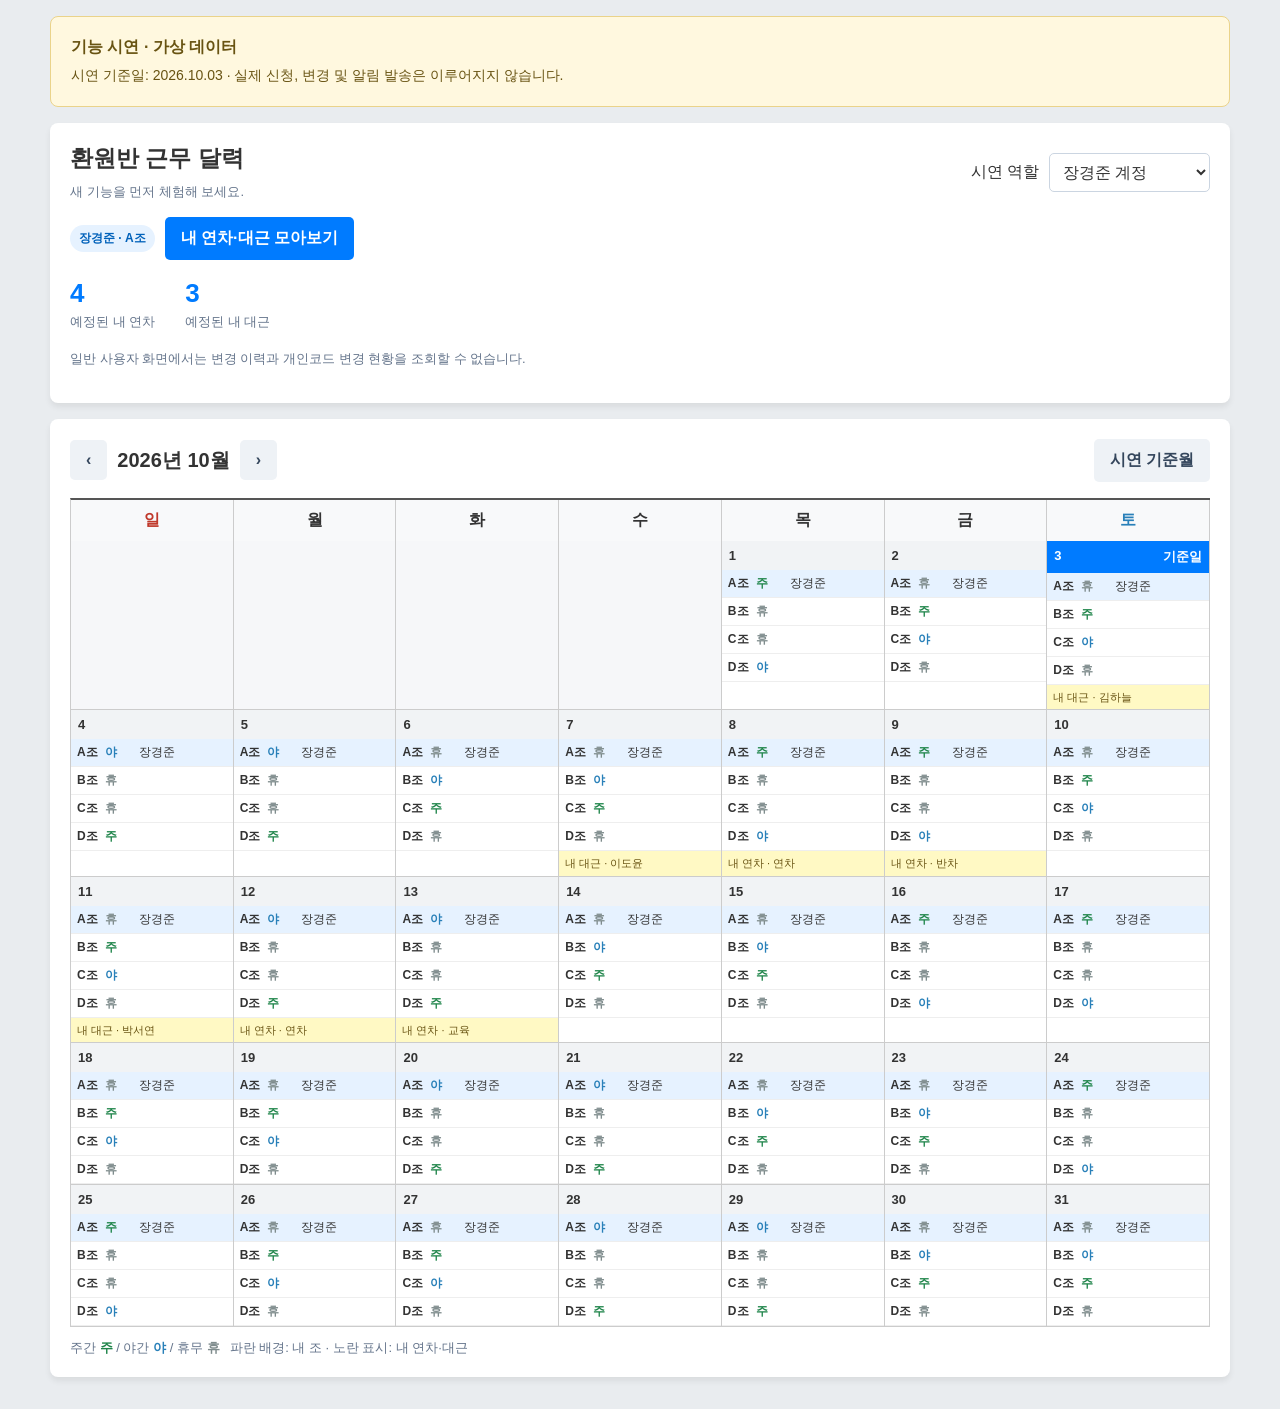
==== demo/index.html @ 41b8be4c "Limit history demo to super account and use compact icon" ====
<!doctype html>
<html lang="ko"><head><meta charset="utf-8"><meta name="viewport" content="width=device-width,initial-scale=1"><meta http-equiv="Content-Security-Policy" content="default-src 'none'; script-src 'unsafe-inline'; style-src 'unsafe-inline'; connect-src 'none'; img-src data:; base-uri 'none'; form-action 'none'"><title>환원반 · 기능 시연</title>
<style>
*{box-sizing:border-box}body{font-family:'Malgun Gothic',sans-serif;margin:0;padding:16px;background:#e9ecef;color:#333}main{max-width:1180px;margin:auto}.card{background:white;padding:20px;border-radius:8px;box-shadow:0 4px 6px #00000012;margin-bottom:16px}h1{font-size:23px;margin:0 0 8px}h2{font-size:20px;margin:0}h3{font-size:16px;margin:0 0 10px}p{line-height:1.6}button,select,input{font:inherit;border-radius:5px}button{cursor:pointer;border:0;padding:11px 16px;background:#007bff;color:white;font-weight:bold}button:hover{background:#0065d1}button:focus-visible,input:focus-visible,select:focus-visible{outline:3px solid #ffb000;outline-offset:3px}.secondary{background:#eef2f6;color:#34465c}.secondary:hover{background:#dae3ed}.row{display:flex;align-items:center;gap:10px;flex-wrap:wrap}.between{justify-content:space-between}.muted{color:#64748b;font-size:13px}.badge{display:inline-block;padding:5px 9px;border-radius:20px;background:#e6f2ff;color:#0061ba;font-size:12px;font-weight:bold}.banner{background:#fff8df;border:1px solid #ead38a;color:#685312;box-shadow:none}.banner p{margin:6px 0 0;font-size:14px}.actions{margin-top:16px}.count{font-size:26px;font-weight:bold;color:#007bff}.stats{display:flex;gap:30px;margin-top:18px}.stats p{margin:3px 0;font-size:13px;color:#64748b}select,input{padding:9px;border:1px solid #cbd5e1;background:white;color:#333;max-width:100%}.calendar-wrap{overflow:auto;margin-top:16px}.calendar{display:grid;grid-template-columns:repeat(7,minmax(125px,1fr));min-width:875px;border-top:2px solid #555;border-left:1px solid #ccc}.weekday{background:#f8f9fa;text-align:center;font-weight:bold;padding:10px;border-right:1px solid #ccc}.day{min-height:138px;border-right:1px solid #ccc;border-bottom:1px solid #ccc;background:#fff}.day.empty{background:#f6f7f9}.date{display:flex;justify-content:space-between;padding:7px;background:#f1f3f5;font-weight:bold;font-size:13px}.today .date{background:#007bff;color:#fff}.selected{outline:3px solid #ffb000;outline-offset:-3px}.team{display:flex;padding:5px 6px;gap:7px;font-size:12px;border-bottom:1px solid #eee}.own{background:#e6f2ff}.shift{min-width:27px;font-weight:bold}.day-shift{color:#1e8449}.night-shift{color:#2980b9}.off-shift{color:#7f8c8d}.event{font-size:11px;padding:4px 6px;background:#fff9c4;color:#685312;line-height:1.5}.legend{margin-top:12px}.sun{color:#c0392b}.sat{color:#2980b9}dialog{border:0;border-radius:10px;padding:0;width:min(760px,calc(100% - 24px));max-height:88vh;box-shadow:0 18px 60px #0004}dialog::backdrop{background:#18253c80}.modal-head{padding:20px;border-bottom:1px solid #e2e8f0}.modal-body{padding:20px;overflow:auto;max-height:calc(88vh - 90px)}.tabs{display:flex;gap:8px;border-bottom:1px solid #e2e8f0;padding-bottom:12px;margin-bottom:16px}.tabs button{background:#eef2f6;color:#475569}.tabs button.active{background:#007bff;color:white}.filters{margin-bottom:16px}.item{border:1px solid #dce3ec;border-radius:7px;padding:15px;margin-bottom:12px}.item p{margin:7px 0;font-size:14px}.item button{font-size:13px;padding:8px 12px}.green{background:#e8f5ed;color:#1e8449}.gray{background:#eef2f6;color:#64748b}.orange{background:#fff2de;color:#a35b00}.empty-state{padding:35px 12px;text-align:center;color:#64748b;background:#f8fafc;border-radius:8px}.history-time{font-size:12px;color:#64748b;margin-bottom:8px}.diff{display:grid;grid-template-columns:1fr 1fr;gap:10px;margin-top:12px}.diff div{padding:10px;border-radius:5px;background:#f1f5f9;font-size:13px;line-height:1.6}.diff .after{background:#eaf4ff}.diff strong{display:block;color:#64748b;font-size:11px}#notice{margin-top:12px;color:#685312;font-size:14px}body:has(dialog[open]){overflow:hidden}@media(max-width:600px){body{padding:10px}.card{padding:16px}.stats{gap:22px}.modal-head,.modal-body{padding:16px}.diff{grid-template-columns:1fr}.tabs button{padding:10px}.filters input{width:100%}}
</style></head><body><main>
<section class="card banner"><strong>기능 시연 · 가상 데이터</strong><p>시연 기준일: 2026.10.03 · 실제 신청, 변경 및 알림 발송은 이루어지지 않습니다.</p></section>
<section class="card"><div class="row between"><div><h1>환원반 근무 달력</h1><span class="muted">새 기능을 먼저 체험해 보세요.</span></div><label class="row">시연 역할 <select id="role"><option value="jang">장경준 계정</option><option value="super">슈퍼관리자 계정</option><option value="member">일반 사용자 계정</option></select></label></div><div class="row actions"><span class="badge" id="accountBadge">장경준 · A조</span><button id="mineBtn">내 연차·대근 모아보기</button><button id="historyBtn" class="secondary" aria-label="변경 이력 조회" title="변경 이력 조회"></button><button id="credentialBtn" class="secondary" hidden aria-label="개인코드 변경 여부 조회" title="개인코드 변경 여부 조회" style="padding:10px;min-height:44px"><svg width="22" height="22" viewBox="0 0 24 24" fill="none" stroke="currentColor" stroke-width="2" aria-hidden="true"><circle cx="8" cy="8" r="5"/><path d="m12 12 9 9m-3-3 3-3m-6 0 3-3"/></svg></button></div><div class="stats"><div><span class="count">4</span><p>예정된 내 연차</p></div><div><span class="count">3</span><p>예정된 내 대근</p></div></div><p class="muted" id="roleNote"></p></section>
<section class="card"><div class="row between"><div class="row"><button id="prev" class="secondary" aria-label="이전 달">‹</button><h2 id="monthTitle"></h2><button id="next" class="secondary" aria-label="다음 달">›</button></div><button id="today" class="secondary">시연 기준월</button></div><div id="notice" role="status" aria-live="polite"></div><div class="calendar-wrap"><div id="calendar" class="calendar"></div></div><div class="row legend muted"><span>주간 <b class="day-shift">주</b> / 야간 <b class="night-shift">야</b> / 휴무 <b class="off-shift">휴</b></span><span>파란 배경: 내 조 · 노란 표시: 내 연차·대근</span></div></section>
</main>
<dialog id="mine"><div class="modal-head row between"><h2>내 연차·대근</h2><button class="secondary" data-close="mine" aria-label="내 연차·대근 닫기">닫기</button></div><div class="modal-body"><div class="tabs" role="tablist" aria-label="내 기록 유형"><button id="requestTab" role="tab" aria-selected="true" class="active">내 연차</button><button id="helpTab" role="tab" aria-selected="false">내 대근</button></div><div class="row filters"><label>조회 범위 <select id="scope"><option value="upcoming">오늘 이후 예정</option><option value="month">월별 전체 기록</option></select></label><label id="myMonthLabel" hidden>조회 월 <input id="myMonth" type="month" value="2026-10"></label></div><p class="muted" id="mineSummary"></p><div id="mineList" role="tabpanel" aria-labelledby="requestTab"></div></div></dialog>
<dialog id="history"><div class="modal-head row between"><h2>변경 이력 조회</h2><button class="secondary" data-close="history" aria-label="변경 이력 닫기">닫기</button></div><div class="modal-body"><p class="muted">권한이 있는 계정의 시연 화면 · 아래 기록은 모두 가상입니다.</p><div class="row filters"><label>변경 월 <input id="historyMonth" type="month" value="2026-10"></label><label>유형 <select id="historyType"><option value="all">전체</option><option value="request">신청</option><option value="helper">대근</option><option value="memo">메모</option></select></label><label>이름·근무일 검색 <input id="search" type="search" placeholder="예: 김하늘 또는 2026-10-08"></label></div><p id="historySummary" class="muted" aria-live="polite"></p><div id="historyList"></div></div></dialog>
<dialog id="credentials"><div class="modal-head row between"><h2>개인코드 변경 현황</h2><button class="secondary" data-close="credentials" aria-label="개인코드 변경 현황 닫기">닫기</button></div><div class="modal-body"><p class="muted">가상 기록 · 코드 내용은 표시하지 않습니다. 본인 변경과 관리자 초기화를 구분합니다.</p><div class="row filters"><label>이름 검색 <input id="codeSearch" type="search" placeholder="사용자 이름"></label><label>본인 변경 여부 <select id="codeStatus"><option value="all">전체</option><option value="changed">변경함</option><option value="unchanged">변경하지 않음</option><option value="unknown">확인 불가</option></select></label></div><p class="muted">‘변경하지 않음’은 기록을 시작한 이후 기준입니다. 기록 시작 전의 변경 여부는 확인 불가로 표시합니다.</p><p id="codeSummary" class="muted" aria-live="polite"></p><div id="codeList"></div></div></dialog><script>
'use strict';
const TODAY='2026-10-03', $=id=>document.getElementById(id);
const records=[
{kind:'request',date:'2026-10-08',shift:'주간',team:'A',reason:'연차',helper:'김하늘',status:'대근 확정'},
{kind:'request',date:'2026-10-09',shift:'주간',team:'A',reason:'반차',helper:'',status:'대근 모집 중'},
{kind:'request',date:'2026-10-12',shift:'야간',team:'A',reason:'연차',helper:'이도윤',status:'대근 확정'},
{kind:'request',date:'2026-10-13',shift:'야간',team:'A',reason:'교육',helper:'',status:'대근 모집 중'},
{kind:'helper',date:'2026-10-03',shift:'주간',team:'B',owner:'김하늘',reason:'연차',status:'대근 예정'},
{kind:'helper',date:'2026-10-07',shift:'야간',team:'B',owner:'이도윤',reason:'반차',status:'대근 예정'},
{kind:'helper',date:'2026-10-11',shift:'주간',team:'B',owner:'박서연',reason:'연차',status:'대근 예정'},
{kind:'request',date:'2026-09-22',shift:'주간',team:'A',reason:'연차',helper:'김하늘',status:'완료'},
{kind:'request',date:'2026-09-23',shift:'주간',team:'A',reason:'반차',helper:'',status:'취소'},
{kind:'helper',date:'2026-09-25',shift:'야간',team:'C',owner:'박서연',reason:'연차',status:'완료'}];
const histories=[
{time:'2026-10-03 15:42',kind:'memo',title:'메모 수정',actor:'장경준',date:'2026-10-09',before:'교육 일정 확인 예정',after:'교육 09:00 · 회의실 2',detail:'일정 메모의 내용이 변경되었습니다.'},
{time:'2026-10-03 14:20',kind:'helper',title:'대근 등록',actor:'김하늘',date:'2026-10-08',before:'장경준 · A조 주간 · 대근 모집 중',after:'장경준 · A조 주간 · 대근자 김하늘',detail:'연차 신청에 대근자가 등록되었습니다.'},
{time:'2026-10-03 11:18',kind:'request',title:'신청 등록',actor:'장경준',date:'2026-10-13',before:'신청 없음',after:'A조 야간 · 교육 · 대근 모집 중',detail:'새 신청이 등록되었습니다.'},
{time:'2026-10-02 17:05',kind:'helper',title:'대근 취소',actor:'박서연',date:'2026-10-09',before:'장경준 · A조 주간 · 대근자 박서연',after:'장경준 · A조 주간 · 대근 모집 중',detail:'대근자 등록이 취소되어 다시 모집 중입니다.'},
{time:'2026-10-02 09:30',kind:'request',title:'신청 삭제',actor:'장경준',date:'2026-10-05',before:'이도윤 · D조 주간 · 연차',after:'신청 삭제됨',detail:'관리자가 신청을 삭제한 예시입니다.'},
{time:'2026-10-01 16:10',kind:'helper',title:'대근 등록',actor:'장경준',date:'2026-10-03',before:'김하늘 · B조 주간 · 대근 모집 중',after:'김하늘 · B조 주간 · 대근자 장경준',detail:'내 대근 모아보기에도 표시됩니다.'},
{time:'2026-09-21 10:00',kind:'request',title:'신청 등록',actor:'장경준',date:'2026-09-22',before:'신청 없음',after:'A조 주간 · 연차 · 대근 모집 중',detail:'지난달 기록 검색 예시입니다.'}];
let month='2026-10',kind='request',selected='';
const esc=s=>String(s).replace(/[&<>"']/g,c=>({'&':'&amp;','<':'&lt;','>':'&gt;','"':'&quot;',"'":'&#39;'}[c]));
const pretty=d=>d.replaceAll('-','.');
function shift(date,team){const n=Math.round((Date.parse(date+'T00:00:00Z')-Date.parse('2026-09-30T00:00:00Z'))/86400000);const i=((n+({A:0,C:2,D:4,B:6}[team]))%8+8)%8;return ['주','주','휴','휴','야','야','휴','휴'][i];}
function renderCalendar(){const [y,m]=month.split('-').map(Number),first=new Date(Date.UTC(y,m-1,1)).getUTCDay();let days=new Date(Date.UTC(y,m,0)).getUTCDate();$('monthTitle').textContent=y+'년 '+m+'월';let html=['일','월','화','수','목','금','토'].map((w,i)=>`<div class="weekday ${i===0?'sun':i===6?'sat':''}">${w}</div>`).join('');for(let i=0;i<first;i++)html+='<div class="day empty" aria-hidden="true"></div>';for(let d=1;d<=days;d++){const date=month+'-'+String(d).padStart(2,'0');const events=records.filter(r=>r.date===date&&r.status!=='취소');html+=`<div class="day ${date===TODAY?'today':''} ${date===selected?'selected':''}" id="day-${date}"><div class="date"><span>${d}</span><span>${date===TODAY?'기준일':''}</span></div>${['A','B','C','D'].map(t=>{const s=shift(date,t);return `<div class="team ${t==='A'?'own':''}"><b>${t}조</b><span class="shift ${s==='주'?'day':s==='야'?'night':'off'}-shift">${s}</span><span>${t==='A'?'장경준':''}</span></div>`;}).join('')}${events.map(r=>`<div class="event">${r.kind==='request'?'내 연차 · '+esc(r.reason):'내 대근 · '+esc(r.owner)}</div>`).join('')}</div>`;}while((first+days)%7){html+='<div class="day empty" aria-hidden="true"></div>';days++;}$('calendar').innerHTML=html;}
function moveMonth(delta){const [y,m]=month.split('-').map(Number),d=new Date(Date.UTC(y,m-1+delta,1));month=d.toISOString().slice(0,7);selected='';$('notice').textContent='';renderCalendar();}
function jump(date){for(const d of document.querySelectorAll('dialog[open]'))d.close();month=date.slice(0,7);selected=date;renderCalendar();$('notice').textContent=pretty(date)+' 근무일을 표시했습니다.';const cell=$('day-'+date);cell.scrollIntoView({block:'center',inline:'center',behavior:'smooth'});cell.tabIndex=-1;cell.focus({preventScroll:true});}
function renderMine(){const scope=$('scope').value;const list=records.filter(r=>r.kind===kind&&(scope==='upcoming'?r.date>=TODAY&&r.status!=='취소':r.date.startsWith($('myMonth').value))).sort((a,b)=>a.date.localeCompare(b.date));$('myMonthLabel').hidden=scope!=='month';$('mineSummary').textContent=(kind==='request'?'내 연차':'내 대근')+' '+list.length+'건 · '+(scope==='upcoming'?'시연 기준일 이후 근무일 순':'선택한 월의 완료·취소 기록 포함');$('mineList').setAttribute('aria-labelledby',kind==='request'?'requestTab':'helpTab');$('mineList').innerHTML=list.length?list.map(r=>`<article class="item"><div class="row between"><h3>${pretty(r.date)} · ${esc(r.shift)}</h3><span class="badge ${r.status==='취소'?'gray':r.helper||r.kind==='helper'?'green':'orange'}">${esc(r.status)}</span></div><p>${esc(r.team)}조 · ${esc(r.reason)}</p><p>${r.kind==='request'?'대근자: '+esc(r.helper||'아직 없음'):'신청자: '+esc(r.owner)+' · 대근자: 장경준'}</p><button class="secondary" data-jump="${r.date}">달력에서 보기</button></article>`).join(''):'<div class="empty-state">해당 범위에 기록이 없습니다.<br>다른 월이나 유형을 선택해 보세요.</div>';}
function renderHistory(){if(!privileged())return;const q=$('search').value.trim().toLowerCase(),type=$('historyType').value;const list=histories.filter(h=>h.time.startsWith($('historyMonth').value)&&(type==='all'||h.kind===type)&&(!q||[h.actor,h.date,pretty(h.date),h.before,h.after,h.title].join(' ').toLowerCase().includes(q))).sort((a,b)=>b.time.localeCompare(a.time));$('historySummary').textContent=list.length+'건 · 최신 변경 순';$('historyList').innerHTML=list.length?list.map(h=>`<article class="item"><div class="history-time">${h.time} · 처리자 ${esc(h.actor)}</div><div class="row between"><h3>${esc(h.title)}</h3><span class="badge">근무일 ${pretty(h.date)}</span></div><p>${esc(h.detail)}</p><details><summary>변경 전·후 보기</summary><div class="diff"><div><strong>변경 전</strong>${esc(h.before)}</div><div class="after"><strong>변경 후</strong>${esc(h.after)}</div></div></details><p><button class="secondary" data-jump="${h.date}">달력에서 보기</button></p></article>`).join(''):'<div class="empty-state">조건에 맞는 변경 이력이 없습니다.</div>';}
$('mineBtn').onclick=()=>{renderMine();$('mine').showModal();};$('historyBtn').onclick=()=>{if(privileged()){renderHistory();$('history').showModal();}};
for(const [id,k] of [['requestTab','request'],['helpTab','helper']])$(id).onclick=()=>{kind=k;for(const [tab,t] of [['requestTab','request'],['helpTab','helper']]){$(tab).classList.toggle('active',t===k);$(tab).setAttribute('aria-selected',String(t===k));}renderMine();};
for(const id of ['scope','myMonth'])$(id).onchange=renderMine;for(const id of ['historyMonth','historyType'])$(id).onchange=renderHistory;$('search').oninput=renderHistory;
document.addEventListener('click',e=>{const close=e.target.closest('[data-close]'),go=e.target.closest('[data-jump]');if(close)$(close.dataset.close).close();if(go)jump(go.dataset.jump);});

function privileged(){return $('role').value==='super';}
const clockIcon='<svg width="22" height="22" viewBox="0 0 24 24" fill="none" stroke="currentColor" stroke-width="2" aria-hidden="true"><path d="M3 11a9 9 0 1 1 2 7M3 4v7h7"/><path d="M12 7v5l3 2"/></svg>';
function roleChanged(){const role=$('role').value,allowed=privileged();$('mineBtn').hidden=role==='super';document.querySelector('.stats').hidden=role==='super';document.querySelector('.stats').style.display=role==='super'?'none':'flex';if(role==='super'&&$('mine').open)$('mine').close();$('credentialBtn').hidden=role!=='super';if(role!=='super'&&$('credentials').open)$('credentials').close();$('historyBtn').hidden=!allowed;$('historyBtn').innerHTML=clockIcon;$('historyBtn').style.display=allowed?'inline-flex':'none';$('historyBtn').style.alignItems='center';$('historyBtn').style.minHeight='44px';$('historyBtn').style.padding='10px';$('accountBadge').textContent=role==='super'?'슈퍼관리자 · 시연':role==='jang'?'장경준 · A조':'일반 사용자 · 시연';$('roleNote').textContent=role==='super'?'슈퍼관리자 화면입니다. 변경 이력과 개인코드 변경 현황을 조회할 수 있습니다.':'일반 사용자 화면에서는 변경 이력과 개인코드 변경 현황을 조회할 수 없습니다.';if(!allowed){for(const id of ['history','credentials']){if($(id).open)$(id).close();}}}
$('role').onchange=roleChanged;
const codeUsers=[
{name:'장경준',status:'changed',self:'2026-10-03 14:20',reset:'없음',events:[{time:'2026-10-03 14:20',action:'본인 코드 변경',actor:'장경준'}]},
{name:'김하늘',status:'unchanged',self:'없음',reset:'없음',events:[]},
{name:'이도윤',status:'unchanged',self:'없음',reset:'2026-10-02 09:10',events:[{time:'2026-10-02 09:10',action:'관리자 초기화',actor:'슈퍼관리자'}]},
{name:'박서연',status:'changed',self:'2026-10-03 10:05',reset:'2026-10-01 08:30',events:[{time:'2026-10-03 10:05',action:'본인 코드 변경',actor:'박서연'},{time:'2026-10-01 08:30',action:'관리자 초기화',actor:'슈퍼관리자'}]},
{name:'최지우',status:'unknown',self:'확인 불가',reset:'확인 불가',events:[]}];
const statusText={changed:'변경함',unchanged:'변경하지 않음',unknown:'확인 불가'};
function renderCodes(){if($('role').value!=='super')return;const q=$('codeSearch').value.trim(),status=$('codeStatus').value;const list=codeUsers.filter(u=>u.name.includes(q)&&(status==='all'||u.status===status));$('codeSummary').textContent=list.length+'명 · 시연 기록 시작일 2026.10.01';$('codeList').innerHTML=list.length?list.map(u=>`<article class="item"><div class="row between"><h3>${esc(u.name)}</h3><span class="badge ${u.status==='changed'?'green':'gray'}">본인 변경: ${statusText[u.status]}</span></div><p>마지막 본인 변경: ${esc(u.self)}</p><p>마지막 관리자 초기화: ${esc(u.reset)}</p><details><summary>변경 내역 보기</summary>${u.events.length?u.events.map(e=>`<p>${esc(e.time)} · ${esc(e.action)}<br><span class="muted">처리자: ${esc(e.actor)}</span></p>`).join(''):'<p class="muted">'+(u.status==='unknown'?'기록 시작 전의 이력이 없어 과거 변경 여부를 확인할 수 없습니다.':'기록 시작 이후 변경 내역이 없습니다.')+'</p>'}</details></article>`).join(''):'<div class="empty-state">조건에 맞는 사용자가 없습니다.</div>';}
$('credentialBtn').onclick=()=>{if($('role').value==='super'){renderCodes();$('credentials').showModal();}};
$('codeSearch').oninput=renderCodes;$('codeStatus').onchange=renderCodes;roleChanged();

$('prev').onclick=()=>moveMonth(-1);$('next').onclick=()=>moveMonth(1);$('today').onclick=()=>{month=TODAY.slice(0,7);selected=TODAY;renderCalendar();$('notice').textContent='시연 기준월로 돌아왔습니다.';};renderCalendar();
</script></body></html>
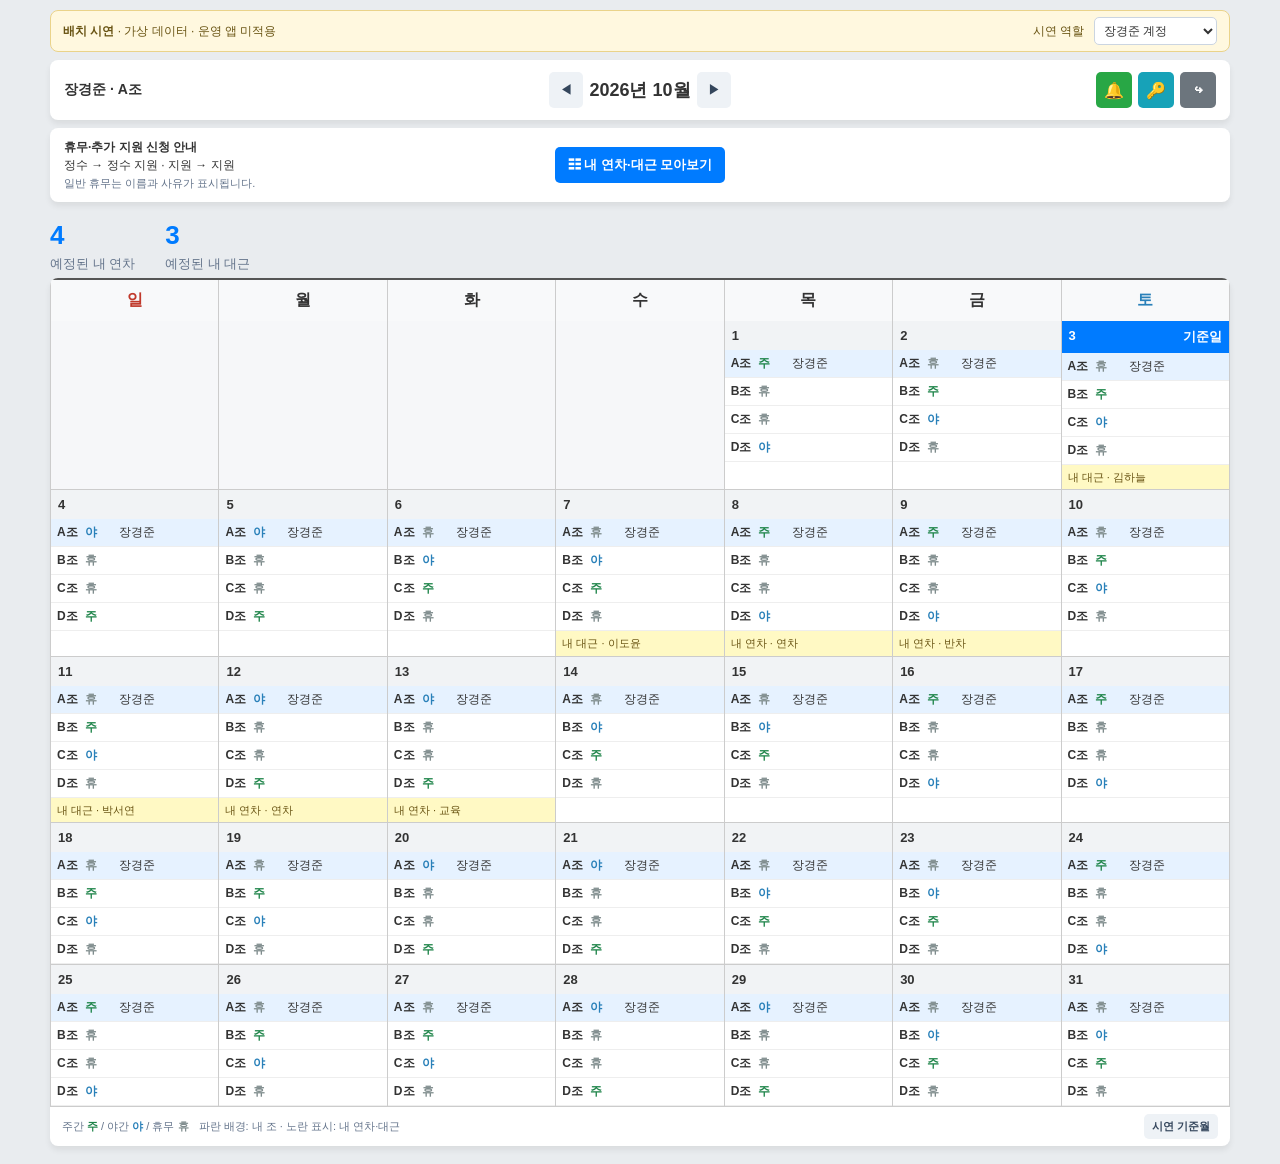
==== commit d6ab00b5: "Preview compact header with centered month navigation and personal overview in request guide" ====
--- a/demo/index.html
+++ b/demo/index.html
@@ -2,10 +2,16 @@
 <html lang="ko"><head><meta charset="utf-8"><meta name="viewport" content="width=device-width,initial-scale=1"><meta http-equiv="Content-Security-Policy" content="default-src 'none'; script-src 'unsafe-inline'; style-src 'unsafe-inline'; connect-src 'none'; img-src data:; base-uri 'none'; form-action 'none'"><title>환원반 · 기능 시연</title>
 <style>
 *{box-sizing:border-box}body{font-family:'Malgun Gothic',sans-serif;margin:0;padding:16px;background:#e9ecef;color:#333}main{max-width:1180px;margin:auto}.card{background:white;padding:20px;border-radius:8px;box-shadow:0 4px 6px #00000012;margin-bottom:16px}h1{font-size:23px;margin:0 0 8px}h2{font-size:20px;margin:0}h3{font-size:16px;margin:0 0 10px}p{line-height:1.6}button,select,input{font:inherit;border-radius:5px}button{cursor:pointer;border:0;padding:11px 16px;background:#007bff;color:white;font-weight:bold}button:hover{background:#0065d1}button:focus-visible,input:focus-visible,select:focus-visible{outline:3px solid #ffb000;outline-offset:3px}.secondary{background:#eef2f6;color:#34465c}.secondary:hover{background:#dae3ed}.row{display:flex;align-items:center;gap:10px;flex-wrap:wrap}.between{justify-content:space-between}.muted{color:#64748b;font-size:13px}.badge{display:inline-block;padding:5px 9px;border-radius:20px;background:#e6f2ff;color:#0061ba;font-size:12px;font-weight:bold}.banner{background:#fff8df;border:1px solid #ead38a;color:#685312;box-shadow:none}.banner p{margin:6px 0 0;font-size:14px}.actions{margin-top:16px}.count{font-size:26px;font-weight:bold;color:#007bff}.stats{display:flex;gap:30px;margin-top:18px}.stats p{margin:3px 0;font-size:13px;color:#64748b}select,input{padding:9px;border:1px solid #cbd5e1;background:white;color:#333;max-width:100%}.calendar-wrap{overflow:auto;margin-top:16px}.calendar{display:grid;grid-template-columns:repeat(7,minmax(125px,1fr));min-width:875px;border-top:2px solid #555;border-left:1px solid #ccc}.weekday{background:#f8f9fa;text-align:center;font-weight:bold;padding:10px;border-right:1px solid #ccc}.day{min-height:138px;border-right:1px solid #ccc;border-bottom:1px solid #ccc;background:#fff}.day.empty{background:#f6f7f9}.date{display:flex;justify-content:space-between;padding:7px;background:#f1f3f5;font-weight:bold;font-size:13px}.today .date{background:#007bff;color:#fff}.selected{outline:3px solid #ffb000;outline-offset:-3px}.team{display:flex;padding:5px 6px;gap:7px;font-size:12px;border-bottom:1px solid #eee}.own{background:#e6f2ff}.shift{min-width:27px;font-weight:bold}.day-shift{color:#1e8449}.night-shift{color:#2980b9}.off-shift{color:#7f8c8d}.event{font-size:11px;padding:4px 6px;background:#fff9c4;color:#685312;line-height:1.5}.legend{margin-top:12px}.sun{color:#c0392b}.sat{color:#2980b9}dialog{border:0;border-radius:10px;padding:0;width:min(760px,calc(100% - 24px));max-height:88vh;box-shadow:0 18px 60px #0004}dialog::backdrop{background:#18253c80}.modal-head{padding:20px;border-bottom:1px solid #e2e8f0}.modal-body{padding:20px;overflow:auto;max-height:calc(88vh - 90px)}.tabs{display:flex;gap:8px;border-bottom:1px solid #e2e8f0;padding-bottom:12px;margin-bottom:16px}.tabs button{background:#eef2f6;color:#475569}.tabs button.active{background:#007bff;color:white}.filters{margin-bottom:16px}.item{border:1px solid #dce3ec;border-radius:7px;padding:15px;margin-bottom:12px}.item p{margin:7px 0;font-size:14px}.item button{font-size:13px;padding:8px 12px}.green{background:#e8f5ed;color:#1e8449}.gray{background:#eef2f6;color:#64748b}.orange{background:#fff2de;color:#a35b00}.empty-state{padding:35px 12px;text-align:center;color:#64748b;background:#f8fafc;border-radius:8px}.history-time{font-size:12px;color:#64748b;margin-bottom:8px}.diff{display:grid;grid-template-columns:1fr 1fr;gap:10px;margin-top:12px}.diff div{padding:10px;border-radius:5px;background:#f1f5f9;font-size:13px;line-height:1.6}.diff .after{background:#eaf4ff}.diff strong{display:block;color:#64748b;font-size:11px}#notice{margin-top:12px;color:#685312;font-size:14px}body:has(dialog[open]){overflow:hidden}@media(max-width:600px){body{padding:10px}.card{padding:16px}.stats{gap:22px}.modal-head,.modal-body{padding:16px}.diff{grid-template-columns:1fr}.tabs button{padding:10px}.filters input{width:100%}}
+
+[hidden]{display:none!important}body{padding:10px}.card{padding:10px 14px;margin-bottom:8px}.compact-banner{display:flex;align-items:center;justify-content:space-between;gap:8px;font-size:12px;padding:6px 12px}.compact-banner label{font-size:12px}.compact-banner select{font-size:12px;padding:5px}.compact-header{display:grid;grid-template-columns:minmax(0,1fr) auto minmax(0,1fr);align-items:center;gap:8px;min-height:60px}.header-account{display:flex;align-items:center;gap:5px;min-width:0}.header-account .badge{background:transparent;padding:0;font-size:14px;color:#333;border-radius:0}.header-account #historyBtn{padding:7px!important;min-height:36px!important}.month-nav{display:flex;align-items:center;justify-content:center;gap:6px;white-space:nowrap}.month-nav h2{font-size:18px;margin:0}.month-nav button{padding:8px;width:34px;min-height:36px;font-size:12px}.header-actions{display:flex;align-items:center;justify-content:flex-end;gap:6px}.mock-action{width:36px;min-height:36px;padding:7px;font-size:16px}.bell{background:#28a745}.code{background:#17a2b8}.exit{background:#6c757d}.request-guide{display:grid;grid-template-columns:minmax(0,1fr) auto minmax(0,1fr);gap:12px;align-items:center}.guide-text{font-size:12px;line-height:1.5}.guide-text .muted{font-size:11px}.request-guide #mineBtn{padding:9px 13px;font-size:13px;min-height:36px}.calendar-card{padding:0;overflow:hidden}.calendar-wrap{margin-top:0}.legend{padding:7px 12px;margin:0;font-size:11px}.legend button{font-size:11px;padding:5px 8px;margin-left:auto}#notice:empty{display:none}#notice{margin:0;padding:7px 12px;background:#fff8df}
+@media(max-width:620px){.compact-banner{flex-wrap:wrap}.compact-header{grid-template-columns:1fr auto;gap:5px;padding:8px 10px}.header-account{grid-column:1;grid-row:1}.header-actions{grid-column:2;grid-row:1}.month-nav{grid-column:1/-1;grid-row:2}.request-guide{grid-template-columns:1fr;gap:7px;text-align:center}.request-guide #mineBtn{justify-self:center}.request-guide>div:last-child{display:none}.guide-text{font-size:11px}.guide-text .muted{font-size:10px}.modal-head,.modal-body{padding:14px}.badge{font-size:12px}}
 </style></head><body><main>
-<section class="card banner"><strong>기능 시연 · 가상 데이터</strong><p>시연 기준일: 2026.10.03 · 실제 신청, 변경 및 알림 발송은 이루어지지 않습니다.</p></section>
-<section class="card"><div class="row between"><div><h1>환원반 근무 달력</h1><span class="muted">새 기능을 먼저 체험해 보세요.</span></div><label class="row">시연 역할 <select id="role"><option value="jang">장경준 계정</option><option value="super">슈퍼관리자 계정</option><option value="member">일반 사용자 계정</option></select></label></div><div class="row actions"><span class="badge" id="accountBadge">장경준 · A조</span><button id="mineBtn">내 연차·대근 모아보기</button><button id="historyBtn" class="secondary" aria-label="변경 이력 조회" title="변경 이력 조회"></button><button id="credentialBtn" class="secondary" hidden aria-label="개인코드 변경 여부 조회" title="개인코드 변경 여부 조회" style="padding:10px;min-height:44px"><svg width="22" height="22" viewBox="0 0 24 24" fill="none" stroke="currentColor" stroke-width="2" aria-hidden="true"><circle cx="8" cy="8" r="5"/><path d="m12 12 9 9m-3-3 3-3m-6 0 3-3"/></svg></button></div><div class="stats"><div><span class="count">4</span><p>예정된 내 연차</p></div><div><span class="count">3</span><p>예정된 내 대근</p></div></div><p class="muted" id="roleNote"></p></section>
-<section class="card"><div class="row between"><div class="row"><button id="prev" class="secondary" aria-label="이전 달">‹</button><h2 id="monthTitle"></h2><button id="next" class="secondary" aria-label="다음 달">›</button></div><button id="today" class="secondary">시연 기준월</button></div><div id="notice" role="status" aria-live="polite"></div><div class="calendar-wrap"><div id="calendar" class="calendar"></div></div><div class="row legend muted"><span>주간 <b class="day-shift">주</b> / 야간 <b class="night-shift">야</b> / 휴무 <b class="off-shift">휴</b></span><span>파란 배경: 내 조 · 노란 표시: 내 연차·대근</span></div></section>
+
+<section class="card banner compact-banner"><span><strong>배치 시연</strong> · 가상 데이터 · 운영 앱 미적용</span><label class="row">시연 역할 <select id="role"><option value="jang">장경준 계정</option><option value="super">슈퍼관리자 계정</option><option value="member">일반 사용자 계정</option></select></label></section>
+<section class="card compact-header"><div class="header-account"><span class="badge" id="accountBadge" style="display:inline-flex;align-items:center;gap:4px"><span id="accountName">장경준 · A조</span><button id="credentialBtn" hidden aria-label="개인코드 변경 여부 조회" title="개인코드 변경 여부 조회" style="background:transparent;color:#ad7900;padding:8px;min-width:40px;min-height:40px;display:none"><svg width="22" height="22" viewBox="0 0 24 24" fill="currentColor" aria-hidden="true"><path d="M3 5 7.5 9 12 3l4.5 6L21 5l-2 13H5L3 5zm2 15h14v2H5z"/></svg></button></span><button id="historyBtn" class="secondary" aria-label="변경 이력 조회" title="변경 이력 조회"></button></div><div class="month-nav"><button id="prev" class="secondary" aria-label="이전 달">◀</button><h2 id="monthTitle"></h2><button id="next" class="secondary" aria-label="다음 달">▶</button></div><div class="header-actions"><button class="mock-action bell" aria-label="알림 설정 시연" title="알림 설정" data-demo-action="알림 설정">🔔</button><button class="mock-action code" aria-label="접속 코드 변경 시연" title="접속 코드 변경" data-demo-action="접속 코드 변경">🔑</button><button class="mock-action exit" aria-label="로그아웃 시연" title="로그아웃" data-demo-action="로그아웃">↪</button></div></section>
+<section class="card request-guide"><div class="guide-text"><strong>휴무·추가 지원 신청 안내</strong><br>정수 → 정수 지원 · 지원 → 지원<br><span class="muted">일반 휴무는 이름과 사유가 표시됩니다.</span></div><button id="mineBtn"><span aria-hidden="true">☷</span> 내 연차·대근 모아보기</button><div aria-hidden="true"></div></section>
+<div class="stats" hidden><div><span class="count">4</span><p>예정된 내 연차</p></div><div><span class="count">3</span><p>예정된 내 대근</p></div></div><p id="roleNote" hidden></p>
+<section class="card calendar-card"><div id="notice" role="status" aria-live="polite"></div><div class="calendar-wrap"><div id="calendar" class="calendar"></div></div><div class="row legend muted"><span>주간 <b class="day-shift">주</b> / 야간 <b class="night-shift">야</b> / 휴무 <b class="off-shift">휴</b></span><span>파란 배경: 내 조 · 노란 표시: 내 연차·대근</span><button id="today" class="secondary">시연 기준월</button></div></section>
 </main>
 <dialog id="mine"><div class="modal-head row between"><h2>내 연차·대근</h2><button class="secondary" data-close="mine" aria-label="내 연차·대근 닫기">닫기</button></div><div class="modal-body"><div class="tabs" role="tablist" aria-label="내 기록 유형"><button id="requestTab" role="tab" aria-selected="true" class="active">내 연차</button><button id="helpTab" role="tab" aria-selected="false">내 대근</button></div><div class="row filters"><label>조회 범위 <select id="scope"><option value="upcoming">오늘 이후 예정</option><option value="month">월별 전체 기록</option></select></label><label id="myMonthLabel" hidden>조회 월 <input id="myMonth" type="month" value="2026-10"></label></div><p class="muted" id="mineSummary"></p><div id="mineList" role="tabpanel" aria-labelledby="requestTab"></div></div></dialog>
 <dialog id="history"><div class="modal-head row between"><h2>변경 이력 조회</h2><button class="secondary" data-close="history" aria-label="변경 이력 닫기">닫기</button></div><div class="modal-body"><p class="muted">권한이 있는 계정의 시연 화면 · 아래 기록은 모두 가상입니다.</p><div class="row filters"><label>변경 월 <input id="historyMonth" type="month" value="2026-10"></label><label>유형 <select id="historyType"><option value="all">전체</option><option value="request">신청</option><option value="helper">대근</option><option value="memo">메모</option></select></label><label>이름·근무일 검색 <input id="search" type="search" placeholder="예: 김하늘 또는 2026-10-08"></label></div><p id="historySummary" class="muted" aria-live="polite"></p><div id="historyList"></div></div></dialog>
@@ -40,6 +46,7 @@
 function jump(date){for(const d of document.querySelectorAll('dialog[open]'))d.close();month=date.slice(0,7);selected=date;renderCalendar();$('notice').textContent=pretty(date)+' 근무일을 표시했습니다.';const cell=$('day-'+date);cell.scrollIntoView({block:'center',inline:'center',behavior:'smooth'});cell.tabIndex=-1;cell.focus({preventScroll:true});}
 function renderMine(){const scope=$('scope').value;const list=records.filter(r=>r.kind===kind&&(scope==='upcoming'?r.date>=TODAY&&r.status!=='취소':r.date.startsWith($('myMonth').value))).sort((a,b)=>a.date.localeCompare(b.date));$('myMonthLabel').hidden=scope!=='month';$('mineSummary').textContent=(kind==='request'?'내 연차':'내 대근')+' '+list.length+'건 · '+(scope==='upcoming'?'시연 기준일 이후 근무일 순':'선택한 월의 완료·취소 기록 포함');$('mineList').setAttribute('aria-labelledby',kind==='request'?'requestTab':'helpTab');$('mineList').innerHTML=list.length?list.map(r=>`<article class="item"><div class="row between"><h3>${pretty(r.date)} · ${esc(r.shift)}</h3><span class="badge ${r.status==='취소'?'gray':r.helper||r.kind==='helper'?'green':'orange'}">${esc(r.status)}</span></div><p>${esc(r.team)}조 · ${esc(r.reason)}</p><p>${r.kind==='request'?'대근자: '+esc(r.helper||'아직 없음'):'신청자: '+esc(r.owner)+' · 대근자: 장경준'}</p><button class="secondary" data-jump="${r.date}">달력에서 보기</button></article>`).join(''):'<div class="empty-state">해당 범위에 기록이 없습니다.<br>다른 월이나 유형을 선택해 보세요.</div>';}
 function renderHistory(){if(!privileged())return;const q=$('search').value.trim().toLowerCase(),type=$('historyType').value;const list=histories.filter(h=>h.time.startsWith($('historyMonth').value)&&(type==='all'||h.kind===type)&&(!q||[h.actor,h.date,pretty(h.date),h.before,h.after,h.title].join(' ').toLowerCase().includes(q))).sort((a,b)=>b.time.localeCompare(a.time));$('historySummary').textContent=list.length+'건 · 최신 변경 순';$('historyList').innerHTML=list.length?list.map(h=>`<article class="item"><div class="history-time">${h.time} · 처리자 ${esc(h.actor)}</div><div class="row between"><h3>${esc(h.title)}</h3><span class="badge">근무일 ${pretty(h.date)}</span></div><p>${esc(h.detail)}</p><details><summary>변경 전·후 보기</summary><div class="diff"><div><strong>변경 전</strong>${esc(h.before)}</div><div class="after"><strong>변경 후</strong>${esc(h.after)}</div></div></details><p><button class="secondary" data-jump="${h.date}">달력에서 보기</button></p></article>`).join(''):'<div class="empty-state">조건에 맞는 변경 이력이 없습니다.</div>';}
+document.querySelectorAll('[data-demo-action]').forEach(button=>button.onclick=()=>{$('notice').textContent=button.dataset.demoAction+' 버튼의 배치 시연입니다. 실제 동작은 하지 않습니다.';});
 $('mineBtn').onclick=()=>{renderMine();$('mine').showModal();};$('historyBtn').onclick=()=>{if(privileged()){renderHistory();$('history').showModal();}};
 for(const [id,k] of [['requestTab','request'],['helpTab','helper']])$(id).onclick=()=>{kind=k;for(const [tab,t] of [['requestTab','request'],['helpTab','helper']]){$(tab).classList.toggle('active',t===k);$(tab).setAttribute('aria-selected',String(t===k));}renderMine();};
 for(const id of ['scope','myMonth'])$(id).onchange=renderMine;for(const id of ['historyMonth','historyType'])$(id).onchange=renderHistory;$('search').oninput=renderHistory;
@@ -47,7 +54,7 @@
 
 function privileged(){return $('role').value==='super';}
 const clockIcon='<svg width="22" height="22" viewBox="0 0 24 24" fill="none" stroke="currentColor" stroke-width="2" aria-hidden="true"><path d="M3 11a9 9 0 1 1 2 7M3 4v7h7"/><path d="M12 7v5l3 2"/></svg>';
-function roleChanged(){const role=$('role').value,allowed=privileged();$('mineBtn').hidden=role==='super';document.querySelector('.stats').hidden=role==='super';document.querySelector('.stats').style.display=role==='super'?'none':'flex';if(role==='super'&&$('mine').open)$('mine').close();$('credentialBtn').hidden=role!=='super';if(role!=='super'&&$('credentials').open)$('credentials').close();$('historyBtn').hidden=!allowed;$('historyBtn').innerHTML=clockIcon;$('historyBtn').style.display=allowed?'inline-flex':'none';$('historyBtn').style.alignItems='center';$('historyBtn').style.minHeight='44px';$('historyBtn').style.padding='10px';$('accountBadge').textContent=role==='super'?'슈퍼관리자 · 시연':role==='jang'?'장경준 · A조':'일반 사용자 · 시연';$('roleNote').textContent=role==='super'?'슈퍼관리자 화면입니다. 변경 이력과 개인코드 변경 현황을 조회할 수 있습니다.':'일반 사용자 화면에서는 변경 이력과 개인코드 변경 현황을 조회할 수 없습니다.';if(!allowed){for(const id of ['history','credentials']){if($(id).open)$(id).close();}}}
+function roleChanged(){const role=$('role').value,allowed=privileged();$('mineBtn').hidden=role==='super';document.querySelector('.stats').hidden=role==='super';document.querySelector('.stats').style.display=role==='super'?'none':'flex';if(role==='super'&&$('mine').open)$('mine').close();$('credentialBtn').hidden=role!=='super';$('credentialBtn').style.display=role==='super'?'inline-flex':'none';if(role!=='super'&&$('credentials').open)$('credentials').close();$('historyBtn').hidden=!allowed;$('historyBtn').innerHTML=clockIcon;$('historyBtn').style.display=allowed?'inline-flex':'none';$('historyBtn').style.alignItems='center';$('historyBtn').style.minHeight='44px';$('historyBtn').style.padding='10px';$('accountName').textContent=role==='super'?'슈퍼관리자':role==='jang'?'장경준 · A조':'일반 사용자 · 시연';$('roleNote').textContent=role==='super'?'슈퍼관리자 화면입니다. 변경 이력과 개인코드 변경 현황을 조회할 수 있습니다.':'일반 사용자 화면에서는 변경 이력과 개인코드 변경 현황을 조회할 수 없습니다.';if(!allowed){for(const id of ['history','credentials']){if($(id).open)$(id).close();}}}
 $('role').onchange=roleChanged;
 const codeUsers=[
 {name:'장경준',status:'changed',self:'2026-10-03 14:20',reset:'없음',events:[{time:'2026-10-03 14:20',action:'본인 코드 변경',actor:'장경준'}]},
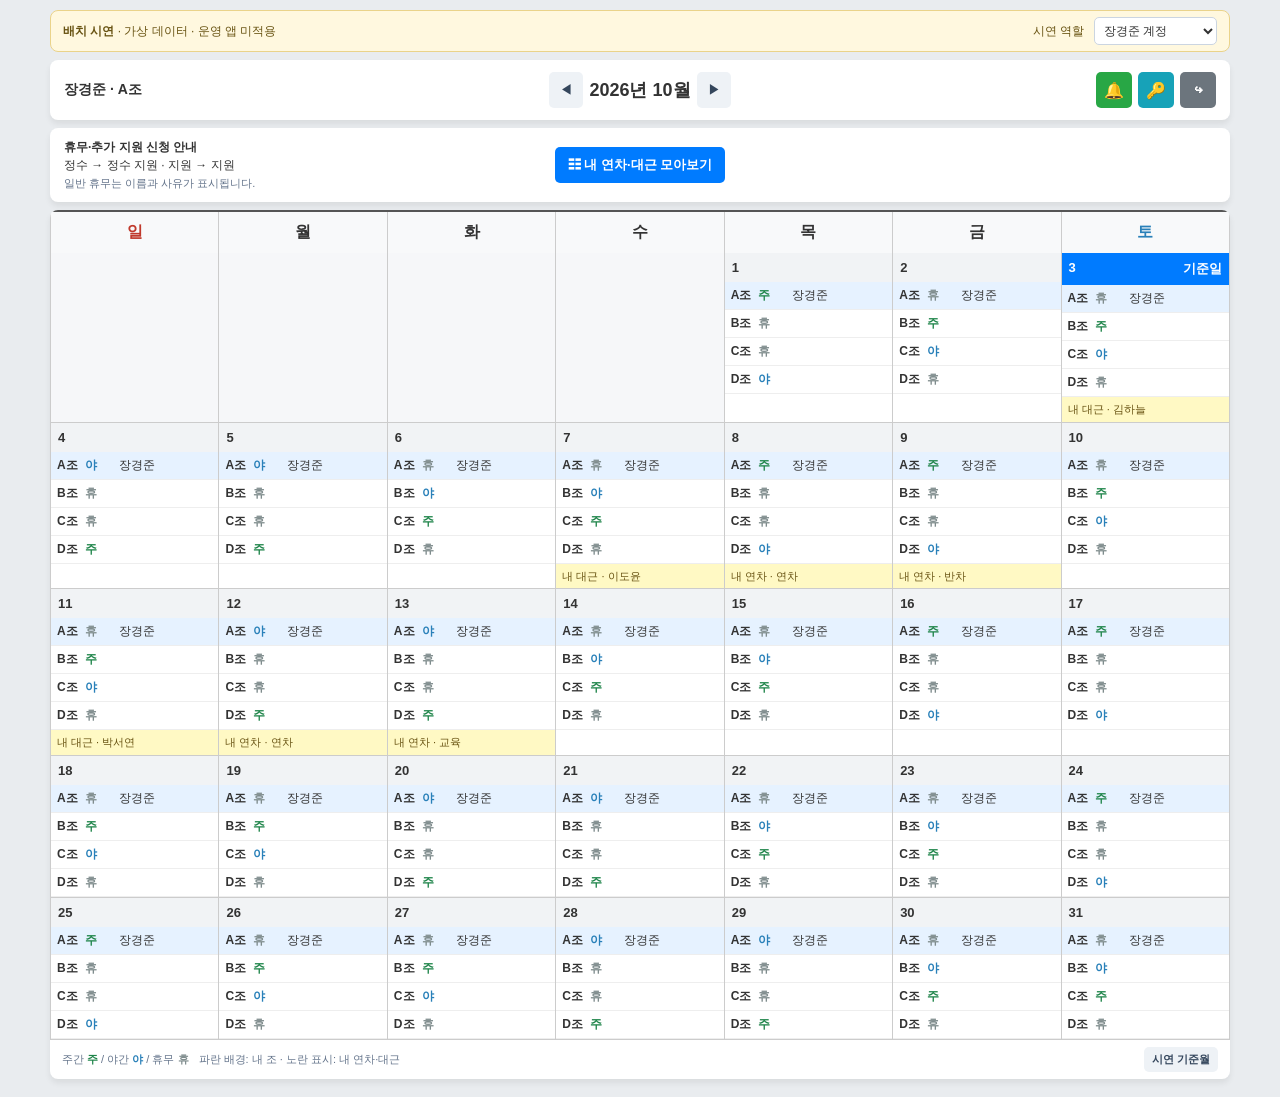
==== commit 629f3dcb: "Keep summary counts hidden in compact layout preview" ====
--- a/demo/index.html
+++ b/demo/index.html
@@ -3,7 +3,7 @@
 <style>
 *{box-sizing:border-box}body{font-family:'Malgun Gothic',sans-serif;margin:0;padding:16px;background:#e9ecef;color:#333}main{max-width:1180px;margin:auto}.card{background:white;padding:20px;border-radius:8px;box-shadow:0 4px 6px #00000012;margin-bottom:16px}h1{font-size:23px;margin:0 0 8px}h2{font-size:20px;margin:0}h3{font-size:16px;margin:0 0 10px}p{line-height:1.6}button,select,input{font:inherit;border-radius:5px}button{cursor:pointer;border:0;padding:11px 16px;background:#007bff;color:white;font-weight:bold}button:hover{background:#0065d1}button:focus-visible,input:focus-visible,select:focus-visible{outline:3px solid #ffb000;outline-offset:3px}.secondary{background:#eef2f6;color:#34465c}.secondary:hover{background:#dae3ed}.row{display:flex;align-items:center;gap:10px;flex-wrap:wrap}.between{justify-content:space-between}.muted{color:#64748b;font-size:13px}.badge{display:inline-block;padding:5px 9px;border-radius:20px;background:#e6f2ff;color:#0061ba;font-size:12px;font-weight:bold}.banner{background:#fff8df;border:1px solid #ead38a;color:#685312;box-shadow:none}.banner p{margin:6px 0 0;font-size:14px}.actions{margin-top:16px}.count{font-size:26px;font-weight:bold;color:#007bff}.stats{display:flex;gap:30px;margin-top:18px}.stats p{margin:3px 0;font-size:13px;color:#64748b}select,input{padding:9px;border:1px solid #cbd5e1;background:white;color:#333;max-width:100%}.calendar-wrap{overflow:auto;margin-top:16px}.calendar{display:grid;grid-template-columns:repeat(7,minmax(125px,1fr));min-width:875px;border-top:2px solid #555;border-left:1px solid #ccc}.weekday{background:#f8f9fa;text-align:center;font-weight:bold;padding:10px;border-right:1px solid #ccc}.day{min-height:138px;border-right:1px solid #ccc;border-bottom:1px solid #ccc;background:#fff}.day.empty{background:#f6f7f9}.date{display:flex;justify-content:space-between;padding:7px;background:#f1f3f5;font-weight:bold;font-size:13px}.today .date{background:#007bff;color:#fff}.selected{outline:3px solid #ffb000;outline-offset:-3px}.team{display:flex;padding:5px 6px;gap:7px;font-size:12px;border-bottom:1px solid #eee}.own{background:#e6f2ff}.shift{min-width:27px;font-weight:bold}.day-shift{color:#1e8449}.night-shift{color:#2980b9}.off-shift{color:#7f8c8d}.event{font-size:11px;padding:4px 6px;background:#fff9c4;color:#685312;line-height:1.5}.legend{margin-top:12px}.sun{color:#c0392b}.sat{color:#2980b9}dialog{border:0;border-radius:10px;padding:0;width:min(760px,calc(100% - 24px));max-height:88vh;box-shadow:0 18px 60px #0004}dialog::backdrop{background:#18253c80}.modal-head{padding:20px;border-bottom:1px solid #e2e8f0}.modal-body{padding:20px;overflow:auto;max-height:calc(88vh - 90px)}.tabs{display:flex;gap:8px;border-bottom:1px solid #e2e8f0;padding-bottom:12px;margin-bottom:16px}.tabs button{background:#eef2f6;color:#475569}.tabs button.active{background:#007bff;color:white}.filters{margin-bottom:16px}.item{border:1px solid #dce3ec;border-radius:7px;padding:15px;margin-bottom:12px}.item p{margin:7px 0;font-size:14px}.item button{font-size:13px;padding:8px 12px}.green{background:#e8f5ed;color:#1e8449}.gray{background:#eef2f6;color:#64748b}.orange{background:#fff2de;color:#a35b00}.empty-state{padding:35px 12px;text-align:center;color:#64748b;background:#f8fafc;border-radius:8px}.history-time{font-size:12px;color:#64748b;margin-bottom:8px}.diff{display:grid;grid-template-columns:1fr 1fr;gap:10px;margin-top:12px}.diff div{padding:10px;border-radius:5px;background:#f1f5f9;font-size:13px;line-height:1.6}.diff .after{background:#eaf4ff}.diff strong{display:block;color:#64748b;font-size:11px}#notice{margin-top:12px;color:#685312;font-size:14px}body:has(dialog[open]){overflow:hidden}@media(max-width:600px){body{padding:10px}.card{padding:16px}.stats{gap:22px}.modal-head,.modal-body{padding:16px}.diff{grid-template-columns:1fr}.tabs button{padding:10px}.filters input{width:100%}}
 
-[hidden]{display:none!important}body{padding:10px}.card{padding:10px 14px;margin-bottom:8px}.compact-banner{display:flex;align-items:center;justify-content:space-between;gap:8px;font-size:12px;padding:6px 12px}.compact-banner label{font-size:12px}.compact-banner select{font-size:12px;padding:5px}.compact-header{display:grid;grid-template-columns:minmax(0,1fr) auto minmax(0,1fr);align-items:center;gap:8px;min-height:60px}.header-account{display:flex;align-items:center;gap:5px;min-width:0}.header-account .badge{background:transparent;padding:0;font-size:14px;color:#333;border-radius:0}.header-account #historyBtn{padding:7px!important;min-height:36px!important}.month-nav{display:flex;align-items:center;justify-content:center;gap:6px;white-space:nowrap}.month-nav h2{font-size:18px;margin:0}.month-nav button{padding:8px;width:34px;min-height:36px;font-size:12px}.header-actions{display:flex;align-items:center;justify-content:flex-end;gap:6px}.mock-action{width:36px;min-height:36px;padding:7px;font-size:16px}.bell{background:#28a745}.code{background:#17a2b8}.exit{background:#6c757d}.request-guide{display:grid;grid-template-columns:minmax(0,1fr) auto minmax(0,1fr);gap:12px;align-items:center}.guide-text{font-size:12px;line-height:1.5}.guide-text .muted{font-size:11px}.request-guide #mineBtn{padding:9px 13px;font-size:13px;min-height:36px}.calendar-card{padding:0;overflow:hidden}.calendar-wrap{margin-top:0}.legend{padding:7px 12px;margin:0;font-size:11px}.legend button{font-size:11px;padding:5px 8px;margin-left:auto}#notice:empty{display:none}#notice{margin:0;padding:7px 12px;background:#fff8df}
+[hidden]{display:none!important}.stats{display:none!important}body{padding:10px}.card{padding:10px 14px;margin-bottom:8px}.compact-banner{display:flex;align-items:center;justify-content:space-between;gap:8px;font-size:12px;padding:6px 12px}.compact-banner label{font-size:12px}.compact-banner select{font-size:12px;padding:5px}.compact-header{display:grid;grid-template-columns:minmax(0,1fr) auto minmax(0,1fr);align-items:center;gap:8px;min-height:60px}.header-account{display:flex;align-items:center;gap:5px;min-width:0}.header-account .badge{background:transparent;padding:0;font-size:14px;color:#333;border-radius:0}.header-account #historyBtn{padding:7px!important;min-height:36px!important}.month-nav{display:flex;align-items:center;justify-content:center;gap:6px;white-space:nowrap}.month-nav h2{font-size:18px;margin:0}.month-nav button{padding:8px;width:34px;min-height:36px;font-size:12px}.header-actions{display:flex;align-items:center;justify-content:flex-end;gap:6px}.mock-action{width:36px;min-height:36px;padding:7px;font-size:16px}.bell{background:#28a745}.code{background:#17a2b8}.exit{background:#6c757d}.request-guide{display:grid;grid-template-columns:minmax(0,1fr) auto minmax(0,1fr);gap:12px;align-items:center}.guide-text{font-size:12px;line-height:1.5}.guide-text .muted{font-size:11px}.request-guide #mineBtn{padding:9px 13px;font-size:13px;min-height:36px}.calendar-card{padding:0;overflow:hidden}.calendar-wrap{margin-top:0}.legend{padding:7px 12px;margin:0;font-size:11px}.legend button{font-size:11px;padding:5px 8px;margin-left:auto}#notice:empty{display:none}#notice{margin:0;padding:7px 12px;background:#fff8df}
 @media(max-width:620px){.compact-banner{flex-wrap:wrap}.compact-header{grid-template-columns:1fr auto;gap:5px;padding:8px 10px}.header-account{grid-column:1;grid-row:1}.header-actions{grid-column:2;grid-row:1}.month-nav{grid-column:1/-1;grid-row:2}.request-guide{grid-template-columns:1fr;gap:7px;text-align:center}.request-guide #mineBtn{justify-self:center}.request-guide>div:last-child{display:none}.guide-text{font-size:11px}.guide-text .muted{font-size:10px}.modal-head,.modal-body{padding:14px}.badge{font-size:12px}}
 </style></head><body><main>
 
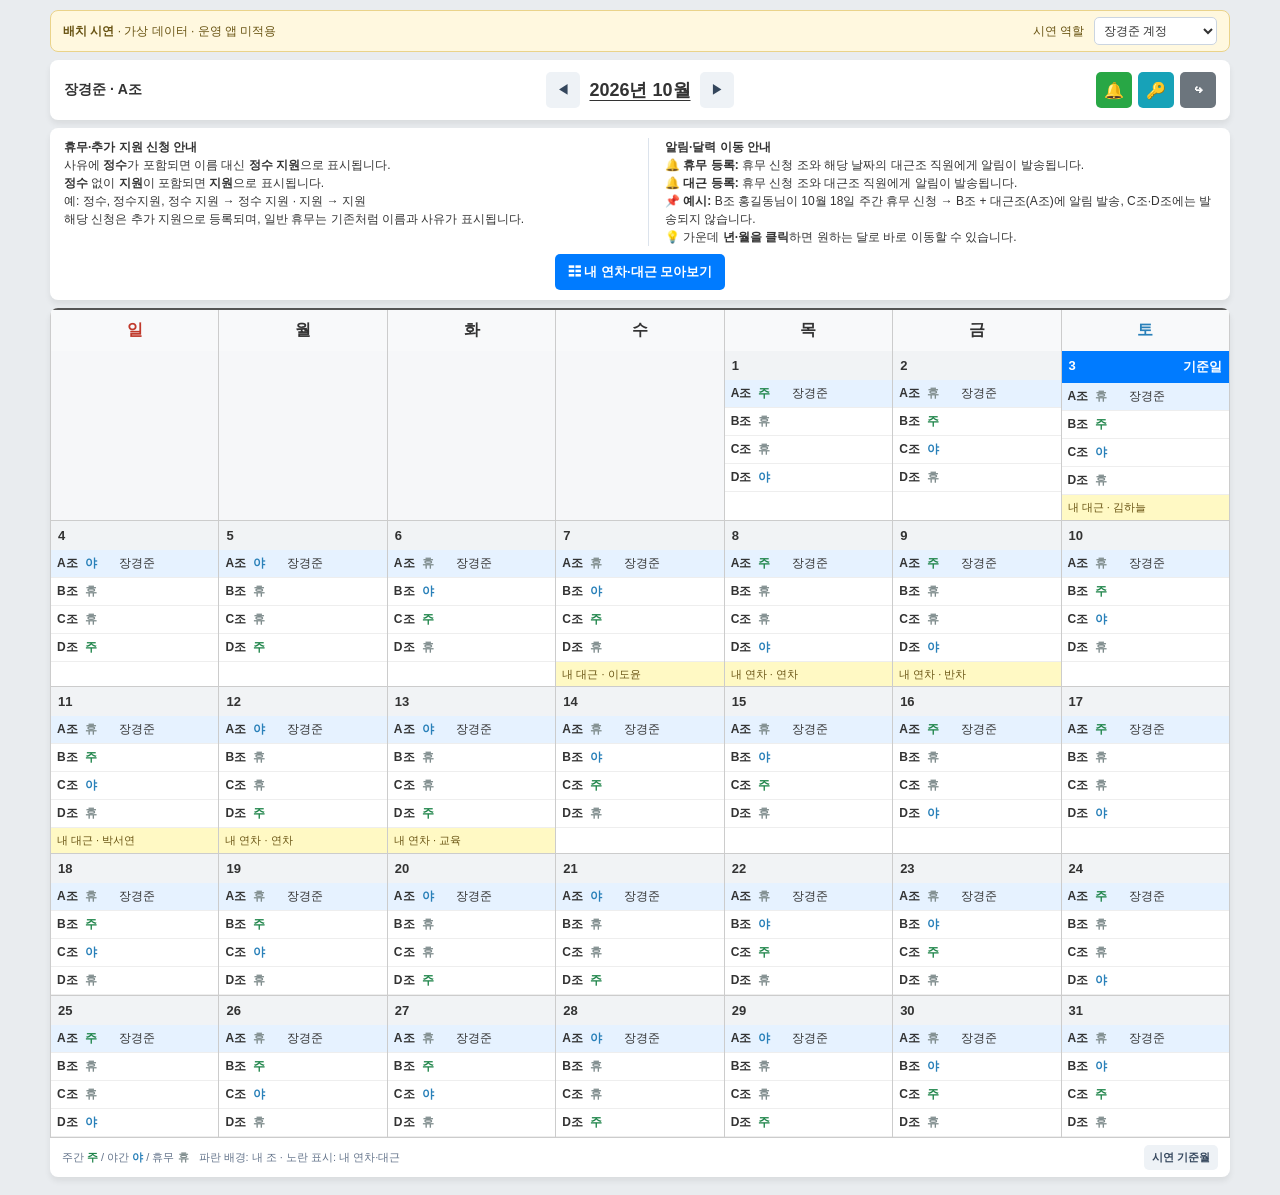
==== commit 50a74422: "Restore month picker and combine full request and notification guides in two columns" ====
--- a/demo/index.html
+++ b/demo/index.html
@@ -5,14 +5,17 @@
 
 [hidden]{display:none!important}.stats{display:none!important}body{padding:10px}.card{padding:10px 14px;margin-bottom:8px}.compact-banner{display:flex;align-items:center;justify-content:space-between;gap:8px;font-size:12px;padding:6px 12px}.compact-banner label{font-size:12px}.compact-banner select{font-size:12px;padding:5px}.compact-header{display:grid;grid-template-columns:minmax(0,1fr) auto minmax(0,1fr);align-items:center;gap:8px;min-height:60px}.header-account{display:flex;align-items:center;gap:5px;min-width:0}.header-account .badge{background:transparent;padding:0;font-size:14px;color:#333;border-radius:0}.header-account #historyBtn{padding:7px!important;min-height:36px!important}.month-nav{display:flex;align-items:center;justify-content:center;gap:6px;white-space:nowrap}.month-nav h2{font-size:18px;margin:0}.month-nav button{padding:8px;width:34px;min-height:36px;font-size:12px}.header-actions{display:flex;align-items:center;justify-content:flex-end;gap:6px}.mock-action{width:36px;min-height:36px;padding:7px;font-size:16px}.bell{background:#28a745}.code{background:#17a2b8}.exit{background:#6c757d}.request-guide{display:grid;grid-template-columns:minmax(0,1fr) auto minmax(0,1fr);gap:12px;align-items:center}.guide-text{font-size:12px;line-height:1.5}.guide-text .muted{font-size:11px}.request-guide #mineBtn{padding:9px 13px;font-size:13px;min-height:36px}.calendar-card{padding:0;overflow:hidden}.calendar-wrap{margin-top:0}.legend{padding:7px 12px;margin:0;font-size:11px}.legend button{font-size:11px;padding:5px 8px;margin-left:auto}#notice:empty{display:none}#notice{margin:0;padding:7px 12px;background:#fff8df}
 @media(max-width:620px){.compact-banner{flex-wrap:wrap}.compact-header{grid-template-columns:1fr auto;gap:5px;padding:8px 10px}.header-account{grid-column:1;grid-row:1}.header-actions{grid-column:2;grid-row:1}.month-nav{grid-column:1/-1;grid-row:2}.request-guide{grid-template-columns:1fr;gap:7px;text-align:center}.request-guide #mineBtn{justify-self:center}.request-guide>div:last-child{display:none}.guide-text{font-size:11px}.guide-text .muted{font-size:10px}.modal-head,.modal-body{padding:14px}.badge{font-size:12px}}
+
+.month-nav #monthTitle{width:auto;background:transparent;color:#333;padding:6px 3px;font-size:18px;text-decoration:underline;text-underline-offset:4px}.month-nav #monthTitle:hover{background:#eef2f6}.request-guide{grid-template-columns:minmax(0,1fr) minmax(0,1fr);align-items:start;gap:8px 16px}.request-guide #mineBtn{grid-column:1/-1;justify-self:center}.notification-guide{border-left:1px solid #dce3ec;padding-left:16px}.request-guide>div:last-child{display:block}
+@media(max-width:620px){.request-guide{grid-template-columns:minmax(0,1fr) minmax(0,1fr);text-align:left;gap:8px}.guide-text{font-size:11px;line-height:1.5;overflow-wrap:anywhere}.notification-guide{padding-left:8px}.month-nav #monthTitle{font-size:17px}}
 </style></head><body><main>
 
 <section class="card banner compact-banner"><span><strong>배치 시연</strong> · 가상 데이터 · 운영 앱 미적용</span><label class="row">시연 역할 <select id="role"><option value="jang">장경준 계정</option><option value="super">슈퍼관리자 계정</option><option value="member">일반 사용자 계정</option></select></label></section>
-<section class="card compact-header"><div class="header-account"><span class="badge" id="accountBadge" style="display:inline-flex;align-items:center;gap:4px"><span id="accountName">장경준 · A조</span><button id="credentialBtn" hidden aria-label="개인코드 변경 여부 조회" title="개인코드 변경 여부 조회" style="background:transparent;color:#ad7900;padding:8px;min-width:40px;min-height:40px;display:none"><svg width="22" height="22" viewBox="0 0 24 24" fill="currentColor" aria-hidden="true"><path d="M3 5 7.5 9 12 3l4.5 6L21 5l-2 13H5L3 5zm2 15h14v2H5z"/></svg></button></span><button id="historyBtn" class="secondary" aria-label="변경 이력 조회" title="변경 이력 조회"></button></div><div class="month-nav"><button id="prev" class="secondary" aria-label="이전 달">◀</button><h2 id="monthTitle"></h2><button id="next" class="secondary" aria-label="다음 달">▶</button></div><div class="header-actions"><button class="mock-action bell" aria-label="알림 설정 시연" title="알림 설정" data-demo-action="알림 설정">🔔</button><button class="mock-action code" aria-label="접속 코드 변경 시연" title="접속 코드 변경" data-demo-action="접속 코드 변경">🔑</button><button class="mock-action exit" aria-label="로그아웃 시연" title="로그아웃" data-demo-action="로그아웃">↪</button></div></section>
-<section class="card request-guide"><div class="guide-text"><strong>휴무·추가 지원 신청 안내</strong><br>정수 → 정수 지원 · 지원 → 지원<br><span class="muted">일반 휴무는 이름과 사유가 표시됩니다.</span></div><button id="mineBtn"><span aria-hidden="true">☷</span> 내 연차·대근 모아보기</button><div aria-hidden="true"></div></section>
+<section class="card compact-header"><div class="header-account"><span class="badge" id="accountBadge" style="display:inline-flex;align-items:center;gap:4px"><span id="accountName">장경준 · A조</span><button id="credentialBtn" hidden aria-label="개인코드 변경 여부 조회" title="개인코드 변경 여부 조회" style="background:transparent;color:#ad7900;padding:8px;min-width:40px;min-height:40px;display:none"><svg width="22" height="22" viewBox="0 0 24 24" fill="currentColor" aria-hidden="true"><path d="M3 5 7.5 9 12 3l4.5 6L21 5l-2 13H5L3 5zm2 15h14v2H5z"/></svg></button></span><button id="historyBtn" class="secondary" aria-label="변경 이력 조회" title="변경 이력 조회"></button></div><div class="month-nav"><button id="prev" class="secondary" aria-label="이전 달">◀</button><button id="monthTitle" aria-label="원하는 년월로 이동" title="클릭하여 원하는 년월로 이동"></button><button id="next" class="secondary" aria-label="다음 달">▶</button></div><div class="header-actions"><button class="mock-action bell" aria-label="알림 설정 시연" title="알림 설정" data-demo-action="알림 설정">🔔</button><button class="mock-action code" aria-label="접속 코드 변경 시연" title="접속 코드 변경" data-demo-action="접속 코드 변경">🔑</button><button class="mock-action exit" aria-label="로그아웃 시연" title="로그아웃" data-demo-action="로그아웃">↪</button></div></section>
+<section class="card request-guide"><div class="guide-text"><strong>휴무·추가 지원 신청 안내</strong><br>사유에 <strong>정수</strong>가 포함되면 이름 대신 <strong>정수 지원</strong>으로 표시됩니다.<br><strong>정수</strong> 없이 <strong>지원</strong>이 포함되면 <strong>지원</strong>으로 표시됩니다.<br>예: 정수, 정수지원, 정수 지원 → 정수 지원 · 지원 → 지원<br>해당 신청은 추가 지원으로 등록되며, 일반 휴무는 기존처럼 이름과 사유가 표시됩니다.</div><div class="guide-text notification-guide"><strong>알림·달력 이동 안내</strong><br>🔔 <strong>휴무 등록:</strong> 휴무 신청 조와 해당 날짜의 대근조 직원에게 알림이 발송됩니다.<br>🔔 <strong>대근 등록:</strong> 휴무 신청 조와 대근조 직원에게 알림이 발송됩니다.<br>📌 <strong>예시:</strong> B조 홍길동님이 10월 18일 주간 휴무 신청 → B조 + 대근조(A조)에 알림 발송, C조·D조에는 발송되지 않습니다.<br>💡 가운데 <strong>년·월을 클릭</strong>하면 원하는 달로 바로 이동할 수 있습니다.</div><button id="mineBtn"><span aria-hidden="true">☷</span> 내 연차·대근 모아보기</button></section>
 <div class="stats" hidden><div><span class="count">4</span><p>예정된 내 연차</p></div><div><span class="count">3</span><p>예정된 내 대근</p></div></div><p id="roleNote" hidden></p>
 <section class="card calendar-card"><div id="notice" role="status" aria-live="polite"></div><div class="calendar-wrap"><div id="calendar" class="calendar"></div></div><div class="row legend muted"><span>주간 <b class="day-shift">주</b> / 야간 <b class="night-shift">야</b> / 휴무 <b class="off-shift">휴</b></span><span>파란 배경: 내 조 · 노란 표시: 내 연차·대근</span><button id="today" class="secondary">시연 기준월</button></div></section>
-</main>
+</main><dialog id="monthDialog" aria-labelledby="monthDialogTitle"><div class="modal-head row between"><h2 id="monthDialogTitle">원하는 달로 이동</h2><button class="secondary" data-close="monthDialog" aria-label="월 이동 닫기">닫기</button></div><form id="monthForm" class="modal-body"><label for="targetMonth">이동할 년·월</label><input id="targetMonth" type="month" min="1900-01" max="2200-12" required style="display:block;margin:12px 0;width:100%"><button type="submit">이동</button></form></dialog>
 <dialog id="mine"><div class="modal-head row between"><h2>내 연차·대근</h2><button class="secondary" data-close="mine" aria-label="내 연차·대근 닫기">닫기</button></div><div class="modal-body"><div class="tabs" role="tablist" aria-label="내 기록 유형"><button id="requestTab" role="tab" aria-selected="true" class="active">내 연차</button><button id="helpTab" role="tab" aria-selected="false">내 대근</button></div><div class="row filters"><label>조회 범위 <select id="scope"><option value="upcoming">오늘 이후 예정</option><option value="month">월별 전체 기록</option></select></label><label id="myMonthLabel" hidden>조회 월 <input id="myMonth" type="month" value="2026-10"></label></div><p class="muted" id="mineSummary"></p><div id="mineList" role="tabpanel" aria-labelledby="requestTab"></div></div></dialog>
 <dialog id="history"><div class="modal-head row between"><h2>변경 이력 조회</h2><button class="secondary" data-close="history" aria-label="변경 이력 닫기">닫기</button></div><div class="modal-body"><p class="muted">권한이 있는 계정의 시연 화면 · 아래 기록은 모두 가상입니다.</p><div class="row filters"><label>변경 월 <input id="historyMonth" type="month" value="2026-10"></label><label>유형 <select id="historyType"><option value="all">전체</option><option value="request">신청</option><option value="helper">대근</option><option value="memo">메모</option></select></label><label>이름·근무일 검색 <input id="search" type="search" placeholder="예: 김하늘 또는 2026-10-08"></label></div><p id="historySummary" class="muted" aria-live="polite"></p><div id="historyList"></div></div></dialog>
 <dialog id="credentials"><div class="modal-head row between"><h2>개인코드 변경 현황</h2><button class="secondary" data-close="credentials" aria-label="개인코드 변경 현황 닫기">닫기</button></div><div class="modal-body"><p class="muted">가상 기록 · 코드 내용은 표시하지 않습니다. 본인 변경과 관리자 초기화를 구분합니다.</p><div class="row filters"><label>이름 검색 <input id="codeSearch" type="search" placeholder="사용자 이름"></label><label>본인 변경 여부 <select id="codeStatus"><option value="all">전체</option><option value="changed">변경함</option><option value="unchanged">변경하지 않음</option><option value="unknown">확인 불가</option></select></label></div><p class="muted">‘변경하지 않음’은 기록을 시작한 이후 기준입니다. 기록 시작 전의 변경 여부는 확인 불가로 표시합니다.</p><p id="codeSummary" class="muted" aria-live="polite"></p><div id="codeList"></div></div></dialog><script>
@@ -67,5 +70,7 @@
 $('credentialBtn').onclick=()=>{if($('role').value==='super'){renderCodes();$('credentials').showModal();}};
 $('codeSearch').oninput=renderCodes;$('codeStatus').onchange=renderCodes;roleChanged();
 
+$('monthTitle').onclick=()=>{$('targetMonth').value=month;$('monthDialog').showModal();};
+$('monthForm').onsubmit=event=>{event.preventDefault();const target=$('targetMonth').value;if(!/^\d{4}-(0[1-9]|1[0-2])$/.test(target)||target<'1900-01'||target>'2200-12')return;month=target;selected='';renderCalendar();$('monthDialog').close();$('notice').textContent=target.replace('-','년 ')+'월로 이동했습니다.';};
 $('prev').onclick=()=>moveMonth(-1);$('next').onclick=()=>moveMonth(1);$('today').onclick=()=>{month=TODAY.slice(0,7);selected=TODAY;renderCalendar();$('notice').textContent='시연 기준월로 돌아왔습니다.';};renderCalendar();
 </script></body></html>
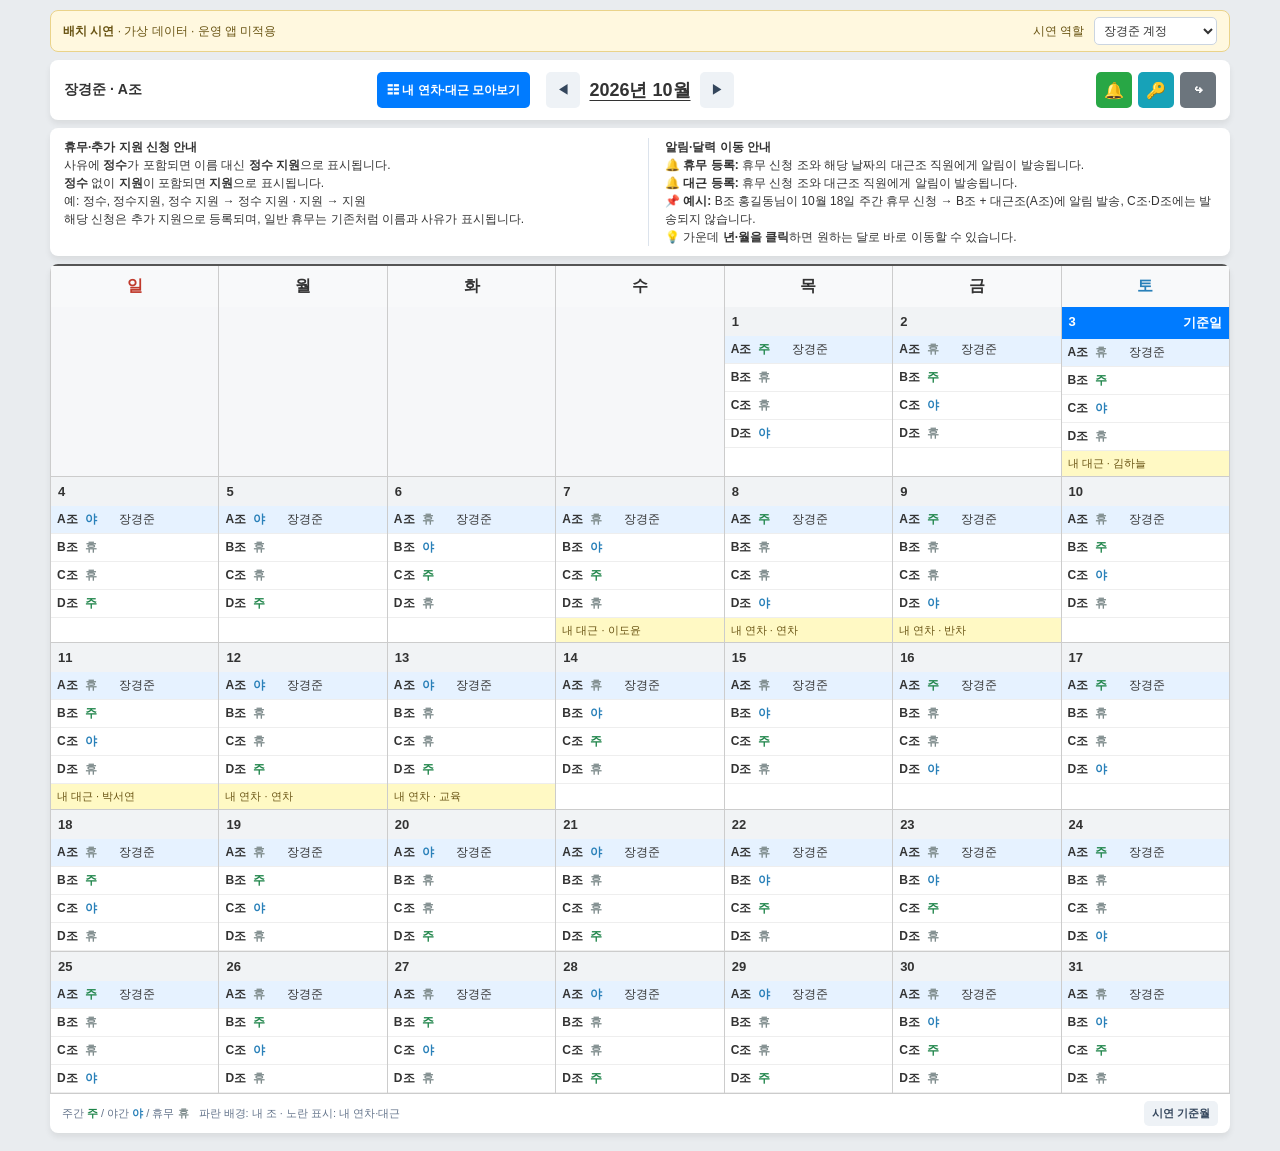
==== commit 547626e4: "Place personal overview between account name and centered month in preview header" ====
--- a/demo/index.html
+++ b/demo/index.html
@@ -8,11 +8,14 @@
 
 .month-nav #monthTitle{width:auto;background:transparent;color:#333;padding:6px 3px;font-size:18px;text-decoration:underline;text-underline-offset:4px}.month-nav #monthTitle:hover{background:#eef2f6}.request-guide{grid-template-columns:minmax(0,1fr) minmax(0,1fr);align-items:start;gap:8px 16px}.request-guide #mineBtn{grid-column:1/-1;justify-self:center}.notification-guide{border-left:1px solid #dce3ec;padding-left:16px}.request-guide>div:last-child{display:block}
 @media(max-width:620px){.request-guide{grid-template-columns:minmax(0,1fr) minmax(0,1fr);text-align:left;gap:8px}.guide-text{font-size:11px;line-height:1.5;overflow-wrap:anywhere}.notification-guide{padding-left:8px}.month-nav #monthTitle{font-size:17px}}
+
+.header-account{gap:10px}.header-account #mineBtn{margin-left:auto;margin-right:8px;padding:8px 10px;min-height:36px;font-size:12px;white-space:nowrap}.request-guide{gap:0 16px}
+@media(max-width:620px){.header-account{flex-wrap:wrap;gap:5px}.header-account #mineBtn{margin:0;padding:7px 8px;font-size:11px}.request-guide{gap:0 8px}}
 </style></head><body><main>
 
 <section class="card banner compact-banner"><span><strong>배치 시연</strong> · 가상 데이터 · 운영 앱 미적용</span><label class="row">시연 역할 <select id="role"><option value="jang">장경준 계정</option><option value="super">슈퍼관리자 계정</option><option value="member">일반 사용자 계정</option></select></label></section>
-<section class="card compact-header"><div class="header-account"><span class="badge" id="accountBadge" style="display:inline-flex;align-items:center;gap:4px"><span id="accountName">장경준 · A조</span><button id="credentialBtn" hidden aria-label="개인코드 변경 여부 조회" title="개인코드 변경 여부 조회" style="background:transparent;color:#ad7900;padding:8px;min-width:40px;min-height:40px;display:none"><svg width="22" height="22" viewBox="0 0 24 24" fill="currentColor" aria-hidden="true"><path d="M3 5 7.5 9 12 3l4.5 6L21 5l-2 13H5L3 5zm2 15h14v2H5z"/></svg></button></span><button id="historyBtn" class="secondary" aria-label="변경 이력 조회" title="변경 이력 조회"></button></div><div class="month-nav"><button id="prev" class="secondary" aria-label="이전 달">◀</button><button id="monthTitle" aria-label="원하는 년월로 이동" title="클릭하여 원하는 년월로 이동"></button><button id="next" class="secondary" aria-label="다음 달">▶</button></div><div class="header-actions"><button class="mock-action bell" aria-label="알림 설정 시연" title="알림 설정" data-demo-action="알림 설정">🔔</button><button class="mock-action code" aria-label="접속 코드 변경 시연" title="접속 코드 변경" data-demo-action="접속 코드 변경">🔑</button><button class="mock-action exit" aria-label="로그아웃 시연" title="로그아웃" data-demo-action="로그아웃">↪</button></div></section>
-<section class="card request-guide"><div class="guide-text"><strong>휴무·추가 지원 신청 안내</strong><br>사유에 <strong>정수</strong>가 포함되면 이름 대신 <strong>정수 지원</strong>으로 표시됩니다.<br><strong>정수</strong> 없이 <strong>지원</strong>이 포함되면 <strong>지원</strong>으로 표시됩니다.<br>예: 정수, 정수지원, 정수 지원 → 정수 지원 · 지원 → 지원<br>해당 신청은 추가 지원으로 등록되며, 일반 휴무는 기존처럼 이름과 사유가 표시됩니다.</div><div class="guide-text notification-guide"><strong>알림·달력 이동 안내</strong><br>🔔 <strong>휴무 등록:</strong> 휴무 신청 조와 해당 날짜의 대근조 직원에게 알림이 발송됩니다.<br>🔔 <strong>대근 등록:</strong> 휴무 신청 조와 대근조 직원에게 알림이 발송됩니다.<br>📌 <strong>예시:</strong> B조 홍길동님이 10월 18일 주간 휴무 신청 → B조 + 대근조(A조)에 알림 발송, C조·D조에는 발송되지 않습니다.<br>💡 가운데 <strong>년·월을 클릭</strong>하면 원하는 달로 바로 이동할 수 있습니다.</div><button id="mineBtn"><span aria-hidden="true">☷</span> 내 연차·대근 모아보기</button></section>
+<section class="card compact-header"><div class="header-account"><span class="badge" id="accountBadge" style="display:inline-flex;align-items:center;gap:4px"><span id="accountName">장경준 · A조</span><button id="credentialBtn" hidden aria-label="개인코드 변경 여부 조회" title="개인코드 변경 여부 조회" style="background:transparent;color:#ad7900;padding:8px;min-width:40px;min-height:40px;display:none"><svg width="22" height="22" viewBox="0 0 24 24" fill="currentColor" aria-hidden="true"><path d="M3 5 7.5 9 12 3l4.5 6L21 5l-2 13H5L3 5zm2 15h14v2H5z"/></svg></button></span><button id="historyBtn" class="secondary" aria-label="변경 이력 조회" title="변경 이력 조회"></button><button id="mineBtn"><span aria-hidden="true">☷</span> 내 연차·대근 모아보기</button></div><div class="month-nav"><button id="prev" class="secondary" aria-label="이전 달">◀</button><button id="monthTitle" aria-label="원하는 년월로 이동" title="클릭하여 원하는 년월로 이동"></button><button id="next" class="secondary" aria-label="다음 달">▶</button></div><div class="header-actions"><button class="mock-action bell" aria-label="알림 설정 시연" title="알림 설정" data-demo-action="알림 설정">🔔</button><button class="mock-action code" aria-label="접속 코드 변경 시연" title="접속 코드 변경" data-demo-action="접속 코드 변경">🔑</button><button class="mock-action exit" aria-label="로그아웃 시연" title="로그아웃" data-demo-action="로그아웃">↪</button></div></section>
+<section class="card request-guide"><div class="guide-text"><strong>휴무·추가 지원 신청 안내</strong><br>사유에 <strong>정수</strong>가 포함되면 이름 대신 <strong>정수 지원</strong>으로 표시됩니다.<br><strong>정수</strong> 없이 <strong>지원</strong>이 포함되면 <strong>지원</strong>으로 표시됩니다.<br>예: 정수, 정수지원, 정수 지원 → 정수 지원 · 지원 → 지원<br>해당 신청은 추가 지원으로 등록되며, 일반 휴무는 기존처럼 이름과 사유가 표시됩니다.</div><div class="guide-text notification-guide"><strong>알림·달력 이동 안내</strong><br>🔔 <strong>휴무 등록:</strong> 휴무 신청 조와 해당 날짜의 대근조 직원에게 알림이 발송됩니다.<br>🔔 <strong>대근 등록:</strong> 휴무 신청 조와 대근조 직원에게 알림이 발송됩니다.<br>📌 <strong>예시:</strong> B조 홍길동님이 10월 18일 주간 휴무 신청 → B조 + 대근조(A조)에 알림 발송, C조·D조에는 발송되지 않습니다.<br>💡 가운데 <strong>년·월을 클릭</strong>하면 원하는 달로 바로 이동할 수 있습니다.</div></section>
 <div class="stats" hidden><div><span class="count">4</span><p>예정된 내 연차</p></div><div><span class="count">3</span><p>예정된 내 대근</p></div></div><p id="roleNote" hidden></p>
 <section class="card calendar-card"><div id="notice" role="status" aria-live="polite"></div><div class="calendar-wrap"><div id="calendar" class="calendar"></div></div><div class="row legend muted"><span>주간 <b class="day-shift">주</b> / 야간 <b class="night-shift">야</b> / 휴무 <b class="off-shift">휴</b></span><span>파란 배경: 내 조 · 노란 표시: 내 연차·대근</span><button id="today" class="secondary">시연 기준월</button></div></section>
 </main><dialog id="monthDialog" aria-labelledby="monthDialogTitle"><div class="modal-head row between"><h2 id="monthDialogTitle">원하는 달로 이동</h2><button class="secondary" data-close="monthDialog" aria-label="월 이동 닫기">닫기</button></div><form id="monthForm" class="modal-body"><label for="targetMonth">이동할 년·월</label><input id="targetMonth" type="month" min="1900-01" max="2200-12" required style="display:block;margin:12px 0;width:100%"><button type="submit">이동</button></form></dialog>
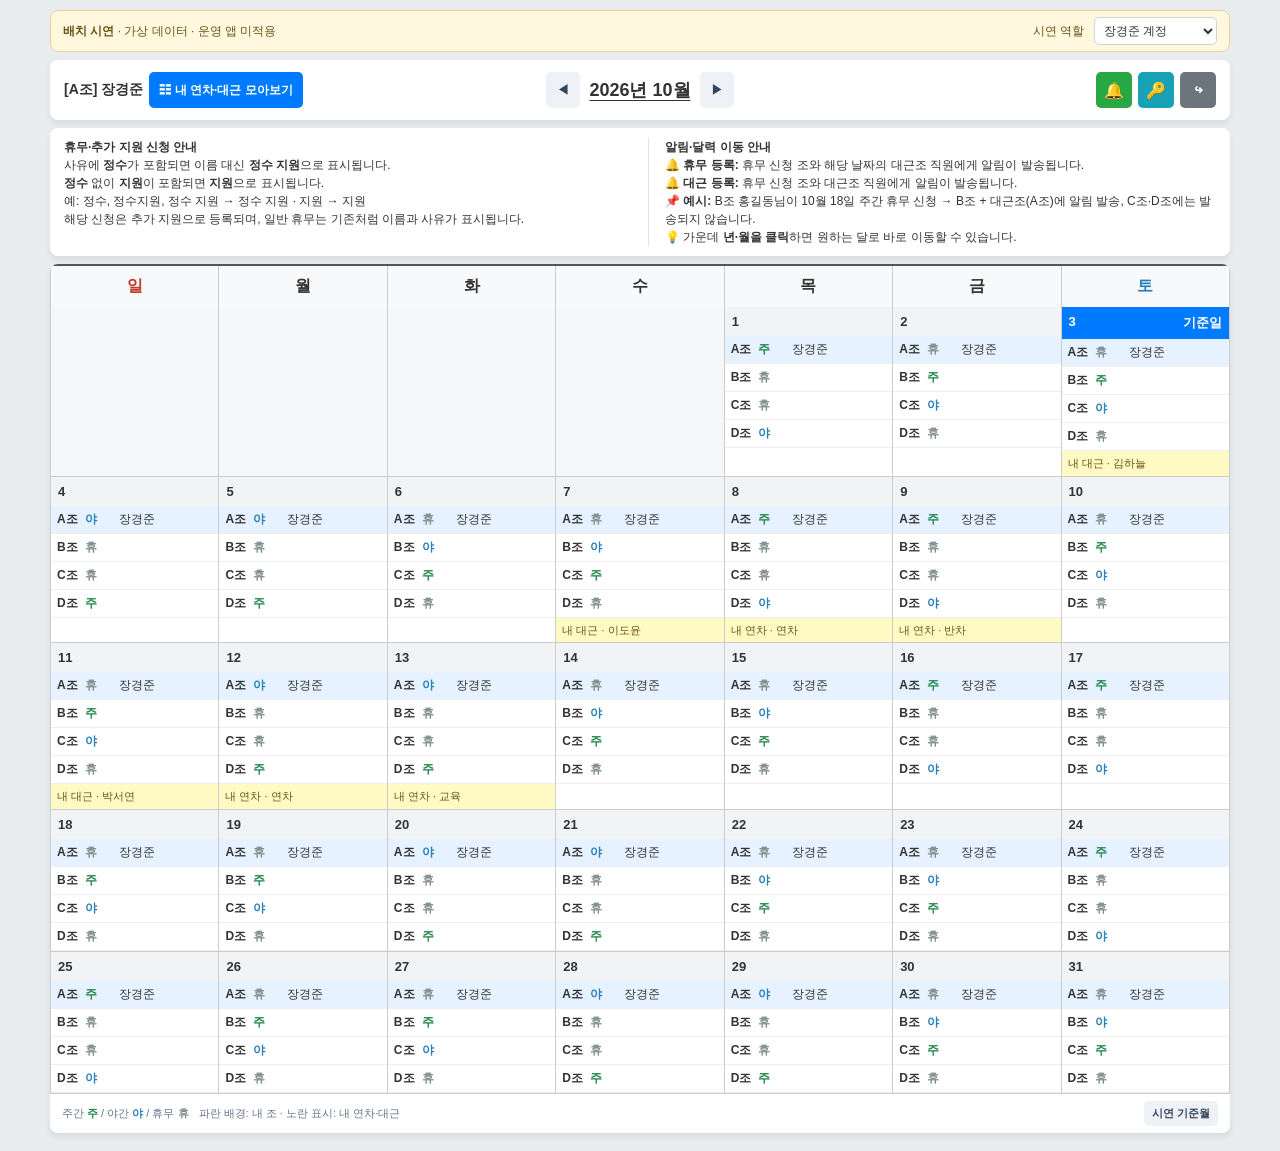
==== commit db35aea9: "Move overview next to name and show team before name in demo" ====
--- a/demo/index.html
+++ b/demo/index.html
@@ -11,10 +11,12 @@
 
 .header-account{gap:10px}.header-account #mineBtn{margin-left:auto;margin-right:8px;padding:8px 10px;min-height:36px;font-size:12px;white-space:nowrap}.request-guide{gap:0 16px}
 @media(max-width:620px){.header-account{flex-wrap:wrap;gap:5px}.header-account #mineBtn{margin:0;padding:7px 8px;font-size:11px}.request-guide{gap:0 8px}}
+
+.header-account{gap:6px}.header-account #mineBtn{margin-left:0;margin-right:0}
 </style></head><body><main>
 
 <section class="card banner compact-banner"><span><strong>배치 시연</strong> · 가상 데이터 · 운영 앱 미적용</span><label class="row">시연 역할 <select id="role"><option value="jang">장경준 계정</option><option value="super">슈퍼관리자 계정</option><option value="member">일반 사용자 계정</option></select></label></section>
-<section class="card compact-header"><div class="header-account"><span class="badge" id="accountBadge" style="display:inline-flex;align-items:center;gap:4px"><span id="accountName">장경준 · A조</span><button id="credentialBtn" hidden aria-label="개인코드 변경 여부 조회" title="개인코드 변경 여부 조회" style="background:transparent;color:#ad7900;padding:8px;min-width:40px;min-height:40px;display:none"><svg width="22" height="22" viewBox="0 0 24 24" fill="currentColor" aria-hidden="true"><path d="M3 5 7.5 9 12 3l4.5 6L21 5l-2 13H5L3 5zm2 15h14v2H5z"/></svg></button></span><button id="historyBtn" class="secondary" aria-label="변경 이력 조회" title="변경 이력 조회"></button><button id="mineBtn"><span aria-hidden="true">☷</span> 내 연차·대근 모아보기</button></div><div class="month-nav"><button id="prev" class="secondary" aria-label="이전 달">◀</button><button id="monthTitle" aria-label="원하는 년월로 이동" title="클릭하여 원하는 년월로 이동"></button><button id="next" class="secondary" aria-label="다음 달">▶</button></div><div class="header-actions"><button class="mock-action bell" aria-label="알림 설정 시연" title="알림 설정" data-demo-action="알림 설정">🔔</button><button class="mock-action code" aria-label="접속 코드 변경 시연" title="접속 코드 변경" data-demo-action="접속 코드 변경">🔑</button><button class="mock-action exit" aria-label="로그아웃 시연" title="로그아웃" data-demo-action="로그아웃">↪</button></div></section>
+<section class="card compact-header"><div class="header-account"><span class="badge" id="accountBadge" style="display:inline-flex;align-items:center;gap:4px"><span id="accountName">[A조] 장경준</span><button id="credentialBtn" hidden aria-label="개인코드 변경 여부 조회" title="개인코드 변경 여부 조회" style="background:transparent;color:#ad7900;padding:8px;min-width:40px;min-height:40px;display:none"><svg width="22" height="22" viewBox="0 0 24 24" fill="currentColor" aria-hidden="true"><path d="M3 5 7.5 9 12 3l4.5 6L21 5l-2 13H5L3 5zm2 15h14v2H5z"/></svg></button></span><button id="historyBtn" class="secondary" aria-label="변경 이력 조회" title="변경 이력 조회"></button><button id="mineBtn"><span aria-hidden="true">☷</span> 내 연차·대근 모아보기</button></div><div class="month-nav"><button id="prev" class="secondary" aria-label="이전 달">◀</button><button id="monthTitle" aria-label="원하는 년월로 이동" title="클릭하여 원하는 년월로 이동"></button><button id="next" class="secondary" aria-label="다음 달">▶</button></div><div class="header-actions"><button class="mock-action bell" aria-label="알림 설정 시연" title="알림 설정" data-demo-action="알림 설정">🔔</button><button class="mock-action code" aria-label="접속 코드 변경 시연" title="접속 코드 변경" data-demo-action="접속 코드 변경">🔑</button><button class="mock-action exit" aria-label="로그아웃 시연" title="로그아웃" data-demo-action="로그아웃">↪</button></div></section>
 <section class="card request-guide"><div class="guide-text"><strong>휴무·추가 지원 신청 안내</strong><br>사유에 <strong>정수</strong>가 포함되면 이름 대신 <strong>정수 지원</strong>으로 표시됩니다.<br><strong>정수</strong> 없이 <strong>지원</strong>이 포함되면 <strong>지원</strong>으로 표시됩니다.<br>예: 정수, 정수지원, 정수 지원 → 정수 지원 · 지원 → 지원<br>해당 신청은 추가 지원으로 등록되며, 일반 휴무는 기존처럼 이름과 사유가 표시됩니다.</div><div class="guide-text notification-guide"><strong>알림·달력 이동 안내</strong><br>🔔 <strong>휴무 등록:</strong> 휴무 신청 조와 해당 날짜의 대근조 직원에게 알림이 발송됩니다.<br>🔔 <strong>대근 등록:</strong> 휴무 신청 조와 대근조 직원에게 알림이 발송됩니다.<br>📌 <strong>예시:</strong> B조 홍길동님이 10월 18일 주간 휴무 신청 → B조 + 대근조(A조)에 알림 발송, C조·D조에는 발송되지 않습니다.<br>💡 가운데 <strong>년·월을 클릭</strong>하면 원하는 달로 바로 이동할 수 있습니다.</div></section>
 <div class="stats" hidden><div><span class="count">4</span><p>예정된 내 연차</p></div><div><span class="count">3</span><p>예정된 내 대근</p></div></div><p id="roleNote" hidden></p>
 <section class="card calendar-card"><div id="notice" role="status" aria-live="polite"></div><div class="calendar-wrap"><div id="calendar" class="calendar"></div></div><div class="row legend muted"><span>주간 <b class="day-shift">주</b> / 야간 <b class="night-shift">야</b> / 휴무 <b class="off-shift">휴</b></span><span>파란 배경: 내 조 · 노란 표시: 내 연차·대근</span><button id="today" class="secondary">시연 기준월</button></div></section>
@@ -37,9 +39,9 @@
 {kind:'helper',date:'2026-09-25',shift:'야간',team:'C',owner:'박서연',reason:'연차',status:'완료'}];
 const histories=[
 {time:'2026-10-03 15:42',kind:'memo',title:'메모 수정',actor:'장경준',date:'2026-10-09',before:'교육 일정 확인 예정',after:'교육 09:00 · 회의실 2',detail:'일정 메모의 내용이 변경되었습니다.'},
-{time:'2026-10-03 14:20',kind:'helper',title:'대근 등록',actor:'김하늘',date:'2026-10-08',before:'장경준 · A조 주간 · 대근 모집 중',after:'장경준 · A조 주간 · 대근자 김하늘',detail:'연차 신청에 대근자가 등록되었습니다.'},
+{time:'2026-10-03 14:20',kind:'helper',title:'대근 등록',actor:'김하늘',date:'2026-10-08',before:'[A조] 장경준 주간 · 대근 모집 중',after:'[A조] 장경준 주간 · 대근자 김하늘',detail:'연차 신청에 대근자가 등록되었습니다.'},
 {time:'2026-10-03 11:18',kind:'request',title:'신청 등록',actor:'장경준',date:'2026-10-13',before:'신청 없음',after:'A조 야간 · 교육 · 대근 모집 중',detail:'새 신청이 등록되었습니다.'},
-{time:'2026-10-02 17:05',kind:'helper',title:'대근 취소',actor:'박서연',date:'2026-10-09',before:'장경준 · A조 주간 · 대근자 박서연',after:'장경준 · A조 주간 · 대근 모집 중',detail:'대근자 등록이 취소되어 다시 모집 중입니다.'},
+{time:'2026-10-02 17:05',kind:'helper',title:'대근 취소',actor:'박서연',date:'2026-10-09',before:'[A조] 장경준 주간 · 대근자 박서연',after:'[A조] 장경준 주간 · 대근 모집 중',detail:'대근자 등록이 취소되어 다시 모집 중입니다.'},
 {time:'2026-10-02 09:30',kind:'request',title:'신청 삭제',actor:'장경준',date:'2026-10-05',before:'이도윤 · D조 주간 · 연차',after:'신청 삭제됨',detail:'관리자가 신청을 삭제한 예시입니다.'},
 {time:'2026-10-01 16:10',kind:'helper',title:'대근 등록',actor:'장경준',date:'2026-10-03',before:'김하늘 · B조 주간 · 대근 모집 중',after:'김하늘 · B조 주간 · 대근자 장경준',detail:'내 대근 모아보기에도 표시됩니다.'},
 {time:'2026-09-21 10:00',kind:'request',title:'신청 등록',actor:'장경준',date:'2026-09-22',before:'신청 없음',after:'A조 주간 · 연차 · 대근 모집 중',detail:'지난달 기록 검색 예시입니다.'}];
@@ -60,7 +62,7 @@
 
 function privileged(){return $('role').value==='super';}
 const clockIcon='<svg width="22" height="22" viewBox="0 0 24 24" fill="none" stroke="currentColor" stroke-width="2" aria-hidden="true"><path d="M3 11a9 9 0 1 1 2 7M3 4v7h7"/><path d="M12 7v5l3 2"/></svg>';
-function roleChanged(){const role=$('role').value,allowed=privileged();$('mineBtn').hidden=role==='super';document.querySelector('.stats').hidden=role==='super';document.querySelector('.stats').style.display=role==='super'?'none':'flex';if(role==='super'&&$('mine').open)$('mine').close();$('credentialBtn').hidden=role!=='super';$('credentialBtn').style.display=role==='super'?'inline-flex':'none';if(role!=='super'&&$('credentials').open)$('credentials').close();$('historyBtn').hidden=!allowed;$('historyBtn').innerHTML=clockIcon;$('historyBtn').style.display=allowed?'inline-flex':'none';$('historyBtn').style.alignItems='center';$('historyBtn').style.minHeight='44px';$('historyBtn').style.padding='10px';$('accountName').textContent=role==='super'?'슈퍼관리자':role==='jang'?'장경준 · A조':'일반 사용자 · 시연';$('roleNote').textContent=role==='super'?'슈퍼관리자 화면입니다. 변경 이력과 개인코드 변경 현황을 조회할 수 있습니다.':'일반 사용자 화면에서는 변경 이력과 개인코드 변경 현황을 조회할 수 없습니다.';if(!allowed){for(const id of ['history','credentials']){if($(id).open)$(id).close();}}}
+function roleChanged(){const role=$('role').value,allowed=privileged();$('mineBtn').hidden=role==='super';document.querySelector('.stats').hidden=role==='super';document.querySelector('.stats').style.display=role==='super'?'none':'flex';if(role==='super'&&$('mine').open)$('mine').close();$('credentialBtn').hidden=role!=='super';$('credentialBtn').style.display=role==='super'?'inline-flex':'none';if(role!=='super'&&$('credentials').open)$('credentials').close();$('historyBtn').hidden=!allowed;$('historyBtn').innerHTML=clockIcon;$('historyBtn').style.display=allowed?'inline-flex':'none';$('historyBtn').style.alignItems='center';$('historyBtn').style.minHeight='44px';$('historyBtn').style.padding='10px';$('accountName').textContent=role==='super'?'슈퍼관리자':role==='jang'?'[A조] 장경준':'일반 사용자 · 시연';$('roleNote').textContent=role==='super'?'슈퍼관리자 화면입니다. 변경 이력과 개인코드 변경 현황을 조회할 수 있습니다.':'일반 사용자 화면에서는 변경 이력과 개인코드 변경 현황을 조회할 수 없습니다.';if(!allowed){for(const id of ['history','credentials']){if($(id).open)$(id).close();}}}
 $('role').onchange=roleChanged;
 const codeUsers=[
 {name:'장경준',status:'changed',self:'2026-10-03 14:20',reset:'없음',events:[{time:'2026-10-03 14:20',action:'본인 코드 변경',actor:'장경준'}]},
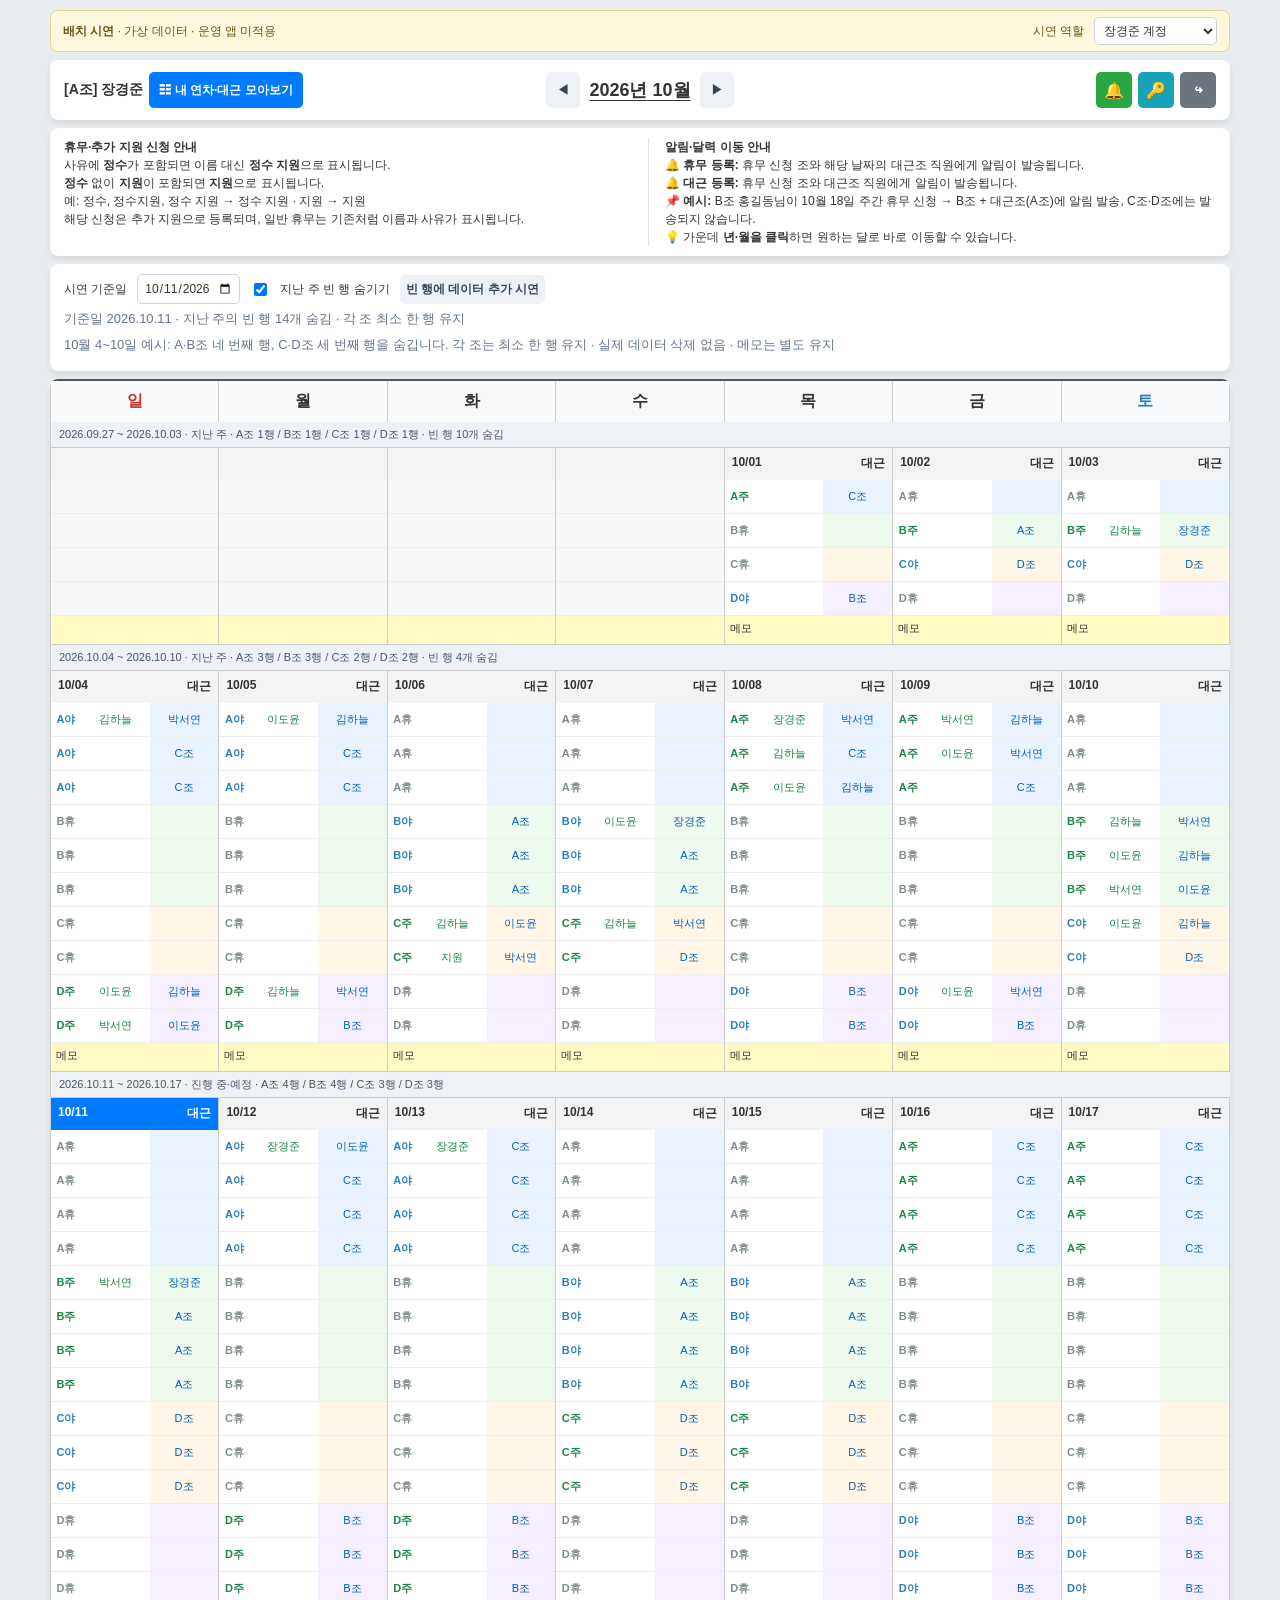
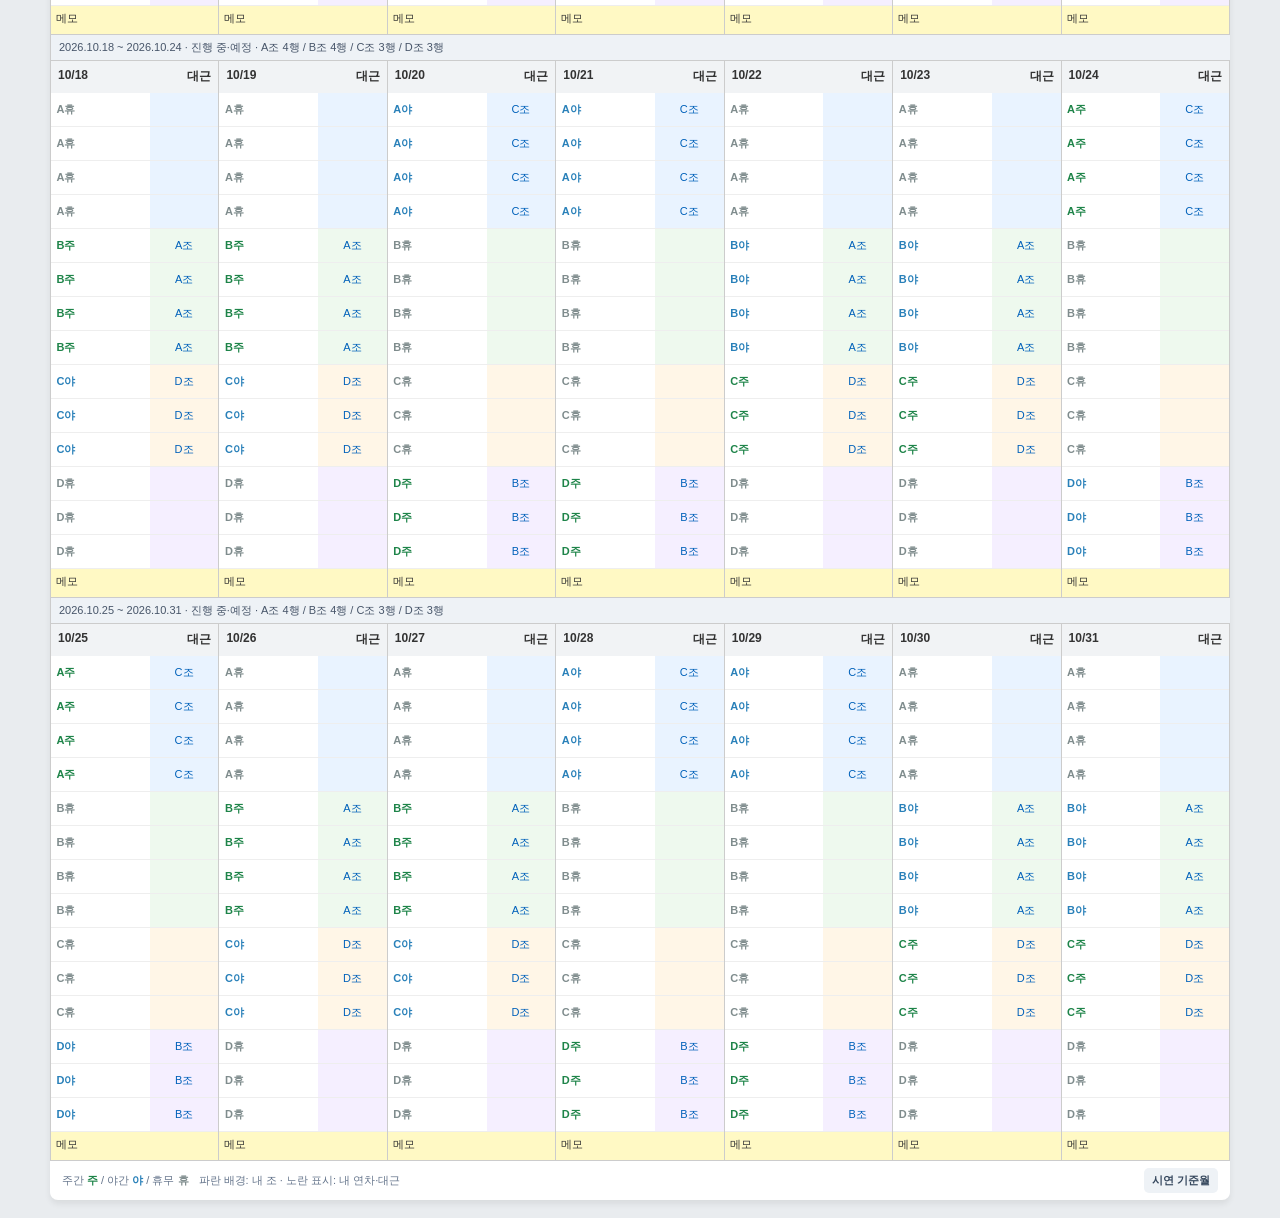
==== commit 90505c39: "Demo past-week empty row compaction with per-team minimum and date controls" ====
--- a/demo/index.html
+++ b/demo/index.html
@@ -13,19 +13,23 @@
 @media(max-width:620px){.header-account{flex-wrap:wrap;gap:5px}.header-account #mineBtn{margin:0;padding:7px 8px;font-size:11px}.request-guide{gap:0 8px}}
 
 .header-account{gap:6px}.header-account #mineBtn{margin-left:0;margin-right:0}
+
+.row-preview-controls{font-size:12px}.row-preview-controls input[type=checkbox]{width:auto}.row-preview-controls p{margin:5px 0}.row-preview-controls button,.row-preview-controls input{padding:6px;font-size:12px}
+.calendar{grid-template-columns:repeat(7,minmax(150px,1fr));min-width:1050px}.day{min-height:0}.date{min-height:32px;font-size:12px}.slot{display:grid;grid-template-columns:30px minmax(0,1fr) minmax(0,1fr);font-size:11px;min-height:34px;border-bottom:1px solid #eee}.slot>*{padding:5px 3px;display:flex;align-items:center;justify-content:center;min-width:0;overflow-wrap:anywhere}.slot .replacement{color:#0061ba}.slot small{font-size:10px;font-weight:normal;display:block}.team-A .replacement{background:#e9f3ff}.team-B .replacement{background:#eef9ee}.team-C .replacement{background:#fff6e7}.team-D .replacement{background:#f5efff}.slot .person{color:#178447;flex-direction:column}.memo-row{min-height:28px;padding:5px;background:#fff9c4;font-size:11px}.day.empty .slot>*{visibility:hidden}.week-caption{grid-column:1/-1;padding:5px 8px;background:#eef2f6;font-size:11px;color:#475569;border-bottom:1px solid #ccc}
 </style></head><body><main>
 
 <section class="card banner compact-banner"><span><strong>배치 시연</strong> · 가상 데이터 · 운영 앱 미적용</span><label class="row">시연 역할 <select id="role"><option value="jang">장경준 계정</option><option value="super">슈퍼관리자 계정</option><option value="member">일반 사용자 계정</option></select></label></section>
 <section class="card compact-header"><div class="header-account"><span class="badge" id="accountBadge" style="display:inline-flex;align-items:center;gap:4px"><span id="accountName">[A조] 장경준</span><button id="credentialBtn" hidden aria-label="개인코드 변경 여부 조회" title="개인코드 변경 여부 조회" style="background:transparent;color:#ad7900;padding:8px;min-width:40px;min-height:40px;display:none"><svg width="22" height="22" viewBox="0 0 24 24" fill="currentColor" aria-hidden="true"><path d="M3 5 7.5 9 12 3l4.5 6L21 5l-2 13H5L3 5zm2 15h14v2H5z"/></svg></button></span><button id="historyBtn" class="secondary" aria-label="변경 이력 조회" title="변경 이력 조회"></button><button id="mineBtn"><span aria-hidden="true">☷</span> 내 연차·대근 모아보기</button></div><div class="month-nav"><button id="prev" class="secondary" aria-label="이전 달">◀</button><button id="monthTitle" aria-label="원하는 년월로 이동" title="클릭하여 원하는 년월로 이동"></button><button id="next" class="secondary" aria-label="다음 달">▶</button></div><div class="header-actions"><button class="mock-action bell" aria-label="알림 설정 시연" title="알림 설정" data-demo-action="알림 설정">🔔</button><button class="mock-action code" aria-label="접속 코드 변경 시연" title="접속 코드 변경" data-demo-action="접속 코드 변경">🔑</button><button class="mock-action exit" aria-label="로그아웃 시연" title="로그아웃" data-demo-action="로그아웃">↪</button></div></section>
 <section class="card request-guide"><div class="guide-text"><strong>휴무·추가 지원 신청 안내</strong><br>사유에 <strong>정수</strong>가 포함되면 이름 대신 <strong>정수 지원</strong>으로 표시됩니다.<br><strong>정수</strong> 없이 <strong>지원</strong>이 포함되면 <strong>지원</strong>으로 표시됩니다.<br>예: 정수, 정수지원, 정수 지원 → 정수 지원 · 지원 → 지원<br>해당 신청은 추가 지원으로 등록되며, 일반 휴무는 기존처럼 이름과 사유가 표시됩니다.</div><div class="guide-text notification-guide"><strong>알림·달력 이동 안내</strong><br>🔔 <strong>휴무 등록:</strong> 휴무 신청 조와 해당 날짜의 대근조 직원에게 알림이 발송됩니다.<br>🔔 <strong>대근 등록:</strong> 휴무 신청 조와 대근조 직원에게 알림이 발송됩니다.<br>📌 <strong>예시:</strong> B조 홍길동님이 10월 18일 주간 휴무 신청 → B조 + 대근조(A조)에 알림 발송, C조·D조에는 발송되지 않습니다.<br>💡 가운데 <strong>년·월을 클릭</strong>하면 원하는 달로 바로 이동할 수 있습니다.</div></section>
 <div class="stats" hidden><div><span class="count">4</span><p>예정된 내 연차</p></div><div><span class="count">3</span><p>예정된 내 대근</p></div></div><p id="roleNote" hidden></p>
-<section class="card calendar-card"><div id="notice" role="status" aria-live="polite"></div><div class="calendar-wrap"><div id="calendar" class="calendar"></div></div><div class="row legend muted"><span>주간 <b class="day-shift">주</b> / 야간 <b class="night-shift">야</b> / 휴무 <b class="off-shift">휴</b></span><span>파란 배경: 내 조 · 노란 표시: 내 연차·대근</span><button id="today" class="secondary">시연 기준월</button></div></section>
+<section class="card row-preview-controls"><div class="row"><label for="previewDate">시연 기준일</label><input id="previewDate" type="date" value="2026-10-11" min="1900-01-01" max="2200-12-31"><label class="row"><input id="compactPastRows" type="checkbox" checked>지난 주 빈 행 숨기기</label><button id="restoreRowExample" class="secondary">빈 행에 데이터 추가 시연</button></div><p id="rowPreviewSummary" class="muted" role="status" aria-live="polite"></p><p class="muted">10월 4~10일 예시: A·B조 네 번째 행, C·D조 세 번째 행을 숨깁니다. 각 조는 최소 한 행 유지 · 실제 데이터 삭제 없음 · 메모는 별도 유지</p></section><section class="card calendar-card"><div id="notice" role="status" aria-live="polite"></div><div class="calendar-wrap"><div id="calendar" class="calendar"></div></div><div class="row legend muted"><span>주간 <b class="day-shift">주</b> / 야간 <b class="night-shift">야</b> / 휴무 <b class="off-shift">휴</b></span><span>파란 배경: 내 조 · 노란 표시: 내 연차·대근</span><button id="today" class="secondary">시연 기준월</button></div></section>
 </main><dialog id="monthDialog" aria-labelledby="monthDialogTitle"><div class="modal-head row between"><h2 id="monthDialogTitle">원하는 달로 이동</h2><button class="secondary" data-close="monthDialog" aria-label="월 이동 닫기">닫기</button></div><form id="monthForm" class="modal-body"><label for="targetMonth">이동할 년·월</label><input id="targetMonth" type="month" min="1900-01" max="2200-12" required style="display:block;margin:12px 0;width:100%"><button type="submit">이동</button></form></dialog>
 <dialog id="mine"><div class="modal-head row between"><h2>내 연차·대근</h2><button class="secondary" data-close="mine" aria-label="내 연차·대근 닫기">닫기</button></div><div class="modal-body"><div class="tabs" role="tablist" aria-label="내 기록 유형"><button id="requestTab" role="tab" aria-selected="true" class="active">내 연차</button><button id="helpTab" role="tab" aria-selected="false">내 대근</button></div><div class="row filters"><label>조회 범위 <select id="scope"><option value="upcoming">오늘 이후 예정</option><option value="month">월별 전체 기록</option></select></label><label id="myMonthLabel" hidden>조회 월 <input id="myMonth" type="month" value="2026-10"></label></div><p class="muted" id="mineSummary"></p><div id="mineList" role="tabpanel" aria-labelledby="requestTab"></div></div></dialog>
 <dialog id="history"><div class="modal-head row between"><h2>변경 이력 조회</h2><button class="secondary" data-close="history" aria-label="변경 이력 닫기">닫기</button></div><div class="modal-body"><p class="muted">권한이 있는 계정의 시연 화면 · 아래 기록은 모두 가상입니다.</p><div class="row filters"><label>변경 월 <input id="historyMonth" type="month" value="2026-10"></label><label>유형 <select id="historyType"><option value="all">전체</option><option value="request">신청</option><option value="helper">대근</option><option value="memo">메모</option></select></label><label>이름·근무일 검색 <input id="search" type="search" placeholder="예: 김하늘 또는 2026-10-08"></label></div><p id="historySummary" class="muted" aria-live="polite"></p><div id="historyList"></div></div></dialog>
 <dialog id="credentials"><div class="modal-head row between"><h2>개인코드 변경 현황</h2><button class="secondary" data-close="credentials" aria-label="개인코드 변경 현황 닫기">닫기</button></div><div class="modal-body"><p class="muted">가상 기록 · 코드 내용은 표시하지 않습니다. 본인 변경과 관리자 초기화를 구분합니다.</p><div class="row filters"><label>이름 검색 <input id="codeSearch" type="search" placeholder="사용자 이름"></label><label>본인 변경 여부 <select id="codeStatus"><option value="all">전체</option><option value="changed">변경함</option><option value="unchanged">변경하지 않음</option><option value="unknown">확인 불가</option></select></label></div><p class="muted">‘변경하지 않음’은 기록을 시작한 이후 기준입니다. 기록 시작 전의 변경 여부는 확인 불가로 표시합니다.</p><p id="codeSummary" class="muted" aria-live="polite"></p><div id="codeList"></div></div></dialog><script>
 'use strict';
-const TODAY='2026-10-03', $=id=>document.getElementById(id);
+let TODAY='2026-10-11';
+const $=id=>document.getElementById(id);
 const records=[
 {kind:'request',date:'2026-10-08',shift:'주간',team:'A',reason:'연차',helper:'김하늘',status:'대근 확정'},
 {kind:'request',date:'2026-10-09',shift:'주간',team:'A',reason:'반차',helper:'',status:'대근 모집 중'},
@@ -49,7 +53,58 @@
 const esc=s=>String(s).replace(/[&<>"']/g,c=>({'&':'&amp;','<':'&lt;','>':'&gt;','"':'&quot;',"'":'&#39;'}[c]));
 const pretty=d=>d.replaceAll('-','.');
 function shift(date,team){const n=Math.round((Date.parse(date+'T00:00:00Z')-Date.parse('2026-09-30T00:00:00Z'))/86400000);const i=((n+({A:0,C:2,D:4,B:6}[team]))%8+8)%8;return ['주','주','휴','휴','야','야','휴','휴'][i];}
-function renderCalendar(){const [y,m]=month.split('-').map(Number),first=new Date(Date.UTC(y,m-1,1)).getUTCDay();let days=new Date(Date.UTC(y,m,0)).getUTCDate();$('monthTitle').textContent=y+'년 '+m+'월';let html=['일','월','화','수','목','금','토'].map((w,i)=>`<div class="weekday ${i===0?'sun':i===6?'sat':''}">${w}</div>`).join('');for(let i=0;i<first;i++)html+='<div class="day empty" aria-hidden="true"></div>';for(let d=1;d<=days;d++){const date=month+'-'+String(d).padStart(2,'0');const events=records.filter(r=>r.date===date&&r.status!=='취소');html+=`<div class="day ${date===TODAY?'today':''} ${date===selected?'selected':''}" id="day-${date}"><div class="date"><span>${d}</span><span>${date===TODAY?'기준일':''}</span></div>${['A','B','C','D'].map(t=>{const s=shift(date,t);return `<div class="team ${t==='A'?'own':''}"><b>${t}조</b><span class="shift ${s==='주'?'day':s==='야'?'night':'off'}-shift">${s}</span><span>${t==='A'?'장경준':''}</span></div>`;}).join('')}${events.map(r=>`<div class="event">${r.kind==='request'?'내 연차 · '+esc(r.reason):'내 대근 · '+esc(r.owner)}</div>`).join('')}</div>`;}while((first+days)%7){html+='<div class="day empty" aria-hidden="true"></div>';days++;}$('calendar').innerHTML=html;}
+
+const baseTeamRows={A:4,B:4,C:3,D:3};
+let addedRowExample=false;
+const sampleSlots=[
+ ['2026-10-04','A',0,'김하늘','박서연'],['2026-10-05','A',0,'이도윤','김하늘'],
+ ['2026-10-08','A',0,'장경준','박서연'],['2026-10-08','A',1,'김하늘',''],
+ ['2026-10-08','A',2,'이도윤','김하늘'],['2026-10-09','A',0,'박서연','김하늘'],['2026-10-09','A',1,'이도윤','박서연'],
+ ['2026-10-10','B',0,'김하늘','박서연'],['2026-10-10','B',1,'이도윤','김하늘'],['2026-10-10','B',2,'박서연','이도윤'],
+ ['2026-10-06','C',0,'김하늘','이도윤'],['2026-10-06','C',1,'지원','박서연'],['2026-10-07','C',0,'김하늘','박서연'],['2026-10-10','C',0,'이도윤','김하늘'],
+ ['2026-10-04','D',0,'이도윤','김하늘'],['2026-10-04','D',1,'박서연','이도윤'],['2026-10-05','D',0,'김하늘','박서연'],['2026-10-09','D',0,'이도윤','박서연']
+].map(([date,team,row,person,helper])=>({date,team,row,person,helper}));
+function slotData(date,team,row){
+ if(addedRowExample && date==='2026-10-04' && team==='A' && row===3)return {person:'추가 시연',helper:''};
+ const sample=sampleSlots.find(s=>s.date===date&&s.team===team&&s.row===row);
+ if(sample)return sample;
+ if(row===0){const r=records.find(r=>r.date===date&&r.team===team&&r.status!=='취소');if(r)return {person:r.kind==='request'?'장경준':r.owner,helper:r.kind==='request'?r.helper:'장경준'};}
+ return null;
+}
+function visibleTeamRows(dates,team,today,compact,readSlot=slotData){
+ const all=Array.from({length:baseTeamRows[team]},(_,i)=>i);
+ if(!compact || dates[6]>=today)return all;
+ const kept=all.filter(row=>dates.some(date=>{const item=readSlot(date,team,row);return !!(item&&(item.person||item.helper||item.support));}));
+ return kept.length?kept:[0];
+}
+function renderCalendar(){
+ const [y,m]=month.split('-').map(Number),first=new Date(Date.UTC(y,m-1,1)),offset=first.getUTCDay(),days=new Date(Date.UTC(y,m,0)).getUTCDate();
+ const compact=$('compactPastRows').checked;
+ $('monthTitle').textContent=y+'년 '+m+'월';
+ let html=['일','월','화','수','목','금','토'].map((w,i)=>'<div class="weekday '+(i===0?'sun':i===6?'sat':'')+'">'+w+'</div>').join('');
+ let hiddenCount=0;
+ for(let w=0;w<Math.ceil((offset+days)/7);w++){
+  const dates=Array.from({length:7},(_,i)=>new Date(Date.UTC(y,m-1,1-offset+w*7+i)).toISOString().slice(0,10));
+  const rows=Object.fromEntries(['A','B','C','D'].map(t=>[t,visibleTeamRows(dates,t,TODAY,compact)]));
+  const removed=Object.keys(rows).reduce((n,t)=>n+baseTeamRows[t]-rows[t].length,0);hiddenCount+=removed;
+  html+='<div class="week-caption" data-week="'+dates[0]+'">'+pretty(dates[0])+' ~ '+pretty(dates[6])+' · '+(dates[6]<TODAY?'지난 주':'진행 중·예정')+' · '+Object.entries(rows).map(([t,r])=>t+'조 '+r.length+'행').join(' / ')+(removed?' · 빈 행 '+removed+'개 숨김':'')+'</div>';
+  for(let i=0;i<7;i++){
+   const date=dates[i],inMonth=date.startsWith(month),day=Number(date.slice(-2));
+   html+='<div class="day '+(!inMonth?'empty ':'')+(date===TODAY?'today ':'')+(date===selected?'selected':'')+'"'+(inMonth?' id="day-'+date+'"':'')+'><div class="date"><span>'+(inMonth?month.slice(5)+'/'+String(day).padStart(2,'0'):'')+'</span><span>'+(inMonth?'대근':'')+'</span></div>';
+   for(const team of ['A','B','C','D'])for(const row of rows[team]){
+    const s=shift(date,team),item=inMonth?slotData(date,team,row):null;
+    const placeholder=s==='휴'?'':({'A':'C','B':'A','C':'D','D':'B'}[team]+'조');
+    html+='<div class="slot team-'+team+'" data-team="'+team+'" data-slot="'+row+'"><b class="'+(s==='주'?'day':s==='야'?'night':'off')+'-shift">'+team+s+'</b><span class="person">'+esc(item?.person||'')+'</span><span class="replacement">'+esc(item?.helper||placeholder)+'</span></div>';
+   }
+   html+='<div class="memo-row">'+(inMonth?'메모':'')+'</div></div>';
+  }
+ }
+ $('calendar').innerHTML=html;
+ $('rowPreviewSummary').textContent='기준일 '+pretty(TODAY)+' · '+(compact?'지난 주의 빈 행 '+hiddenCount+'개 숨김':'전체 행 표시')+' · 각 조 최소 한 행 유지';
+}
+$('previewDate').onchange=()=>{const value=$('previewDate').value;if(!/^\d{4}-\d{2}-\d{2}$/.test(value)||value<'1900-01-01'||value>'2200-12-31')return;TODAY=value;renderCalendar();};
+$('compactPastRows').onchange=renderCalendar;
+$('restoreRowExample').onclick=()=>{addedRowExample=!addedRowExample;$('restoreRowExample').textContent=addedRowExample?'추가 시연 데이터 제거':'빈 행에 데이터 추가 시연';renderCalendar();};
 function moveMonth(delta){const [y,m]=month.split('-').map(Number),d=new Date(Date.UTC(y,m-1+delta,1));month=d.toISOString().slice(0,7);selected='';$('notice').textContent='';renderCalendar();}
 function jump(date){for(const d of document.querySelectorAll('dialog[open]'))d.close();month=date.slice(0,7);selected=date;renderCalendar();$('notice').textContent=pretty(date)+' 근무일을 표시했습니다.';const cell=$('day-'+date);cell.scrollIntoView({block:'center',inline:'center',behavior:'smooth'});cell.tabIndex=-1;cell.focus({preventScroll:true});}
 function renderMine(){const scope=$('scope').value;const list=records.filter(r=>r.kind===kind&&(scope==='upcoming'?r.date>=TODAY&&r.status!=='취소':r.date.startsWith($('myMonth').value))).sort((a,b)=>a.date.localeCompare(b.date));$('myMonthLabel').hidden=scope!=='month';$('mineSummary').textContent=(kind==='request'?'내 연차':'내 대근')+' '+list.length+'건 · '+(scope==='upcoming'?'시연 기준일 이후 근무일 순':'선택한 월의 완료·취소 기록 포함');$('mineList').setAttribute('aria-labelledby',kind==='request'?'requestTab':'helpTab');$('mineList').innerHTML=list.length?list.map(r=>`<article class="item"><div class="row between"><h3>${pretty(r.date)} · ${esc(r.shift)}</h3><span class="badge ${r.status==='취소'?'gray':r.helper||r.kind==='helper'?'green':'orange'}">${esc(r.status)}</span></div><p>${esc(r.team)}조 · ${esc(r.reason)}</p><p>${r.kind==='request'?'대근자: '+esc(r.helper||'아직 없음'):'신청자: '+esc(r.owner)+' · 대근자: 장경준'}</p><button class="secondary" data-jump="${r.date}">달력에서 보기</button></article>`).join(''):'<div class="empty-state">해당 범위에 기록이 없습니다.<br>다른 월이나 유형을 선택해 보세요.</div>';}
